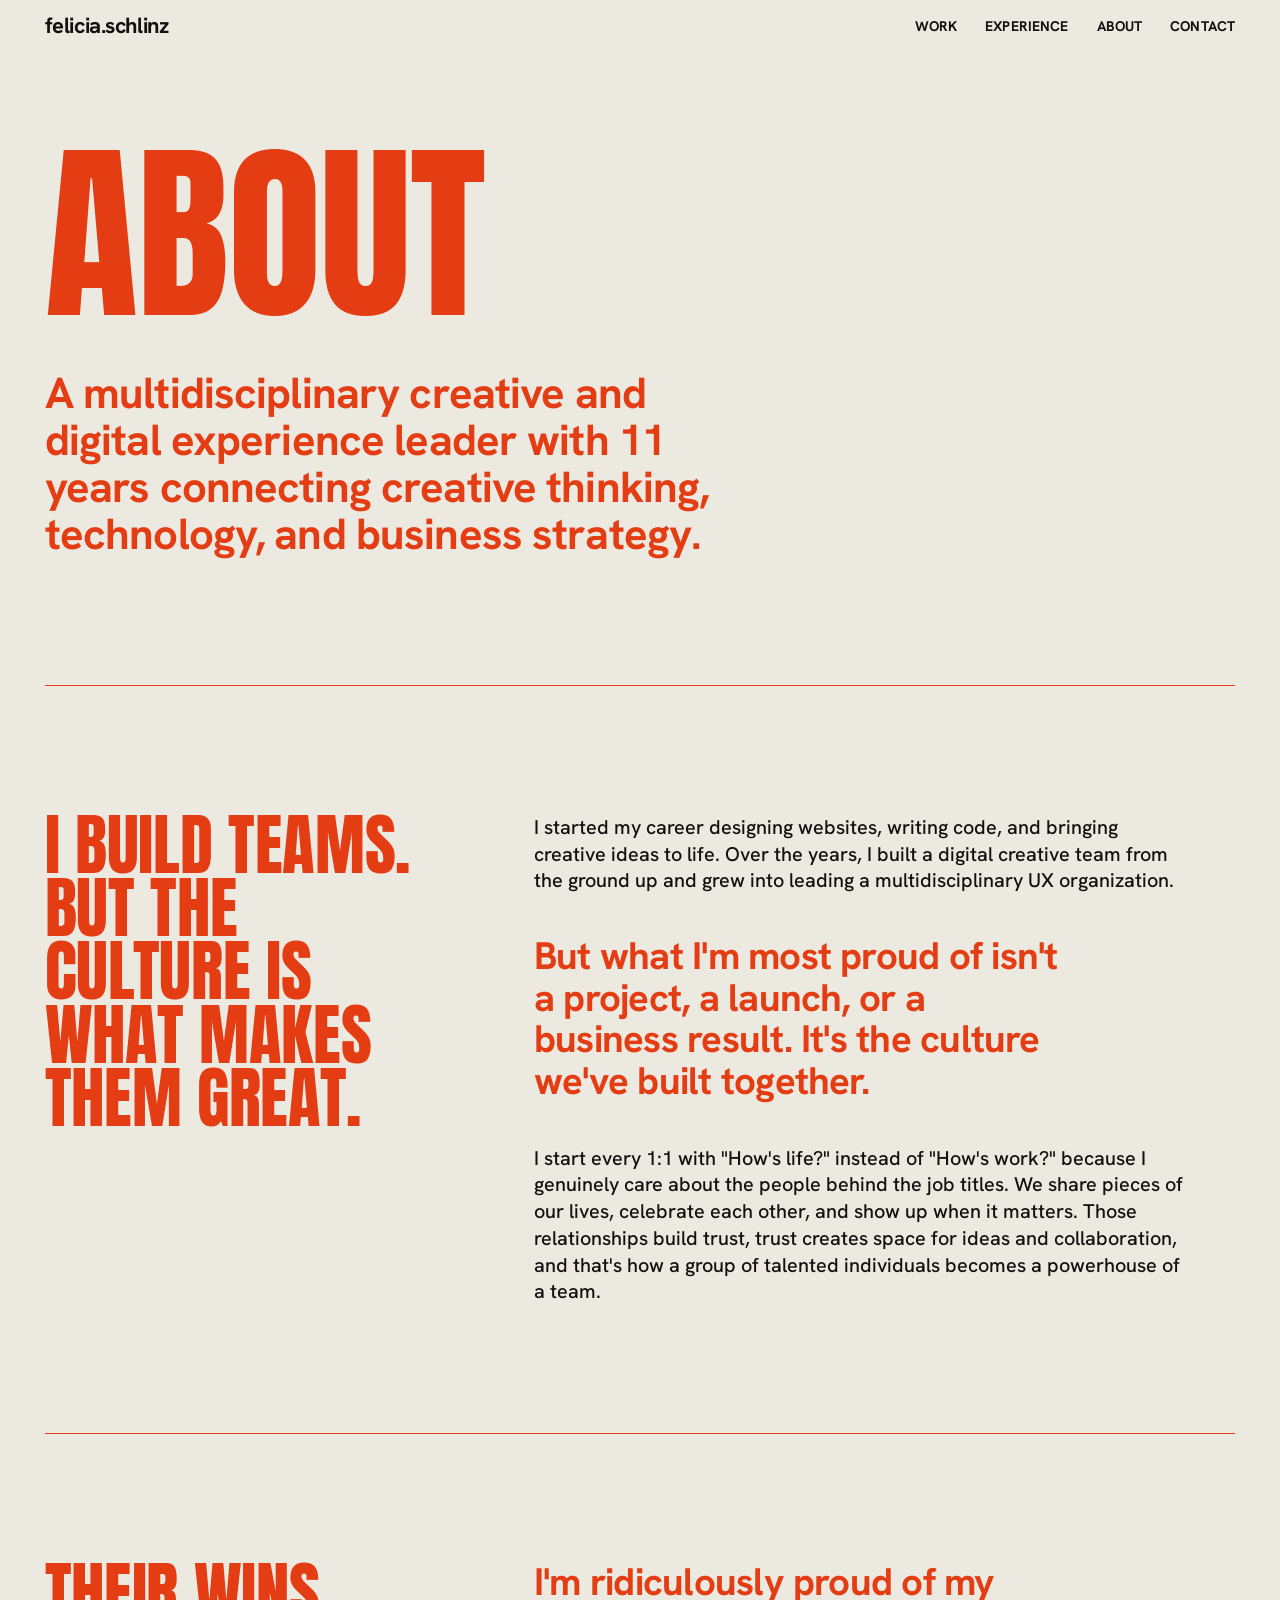
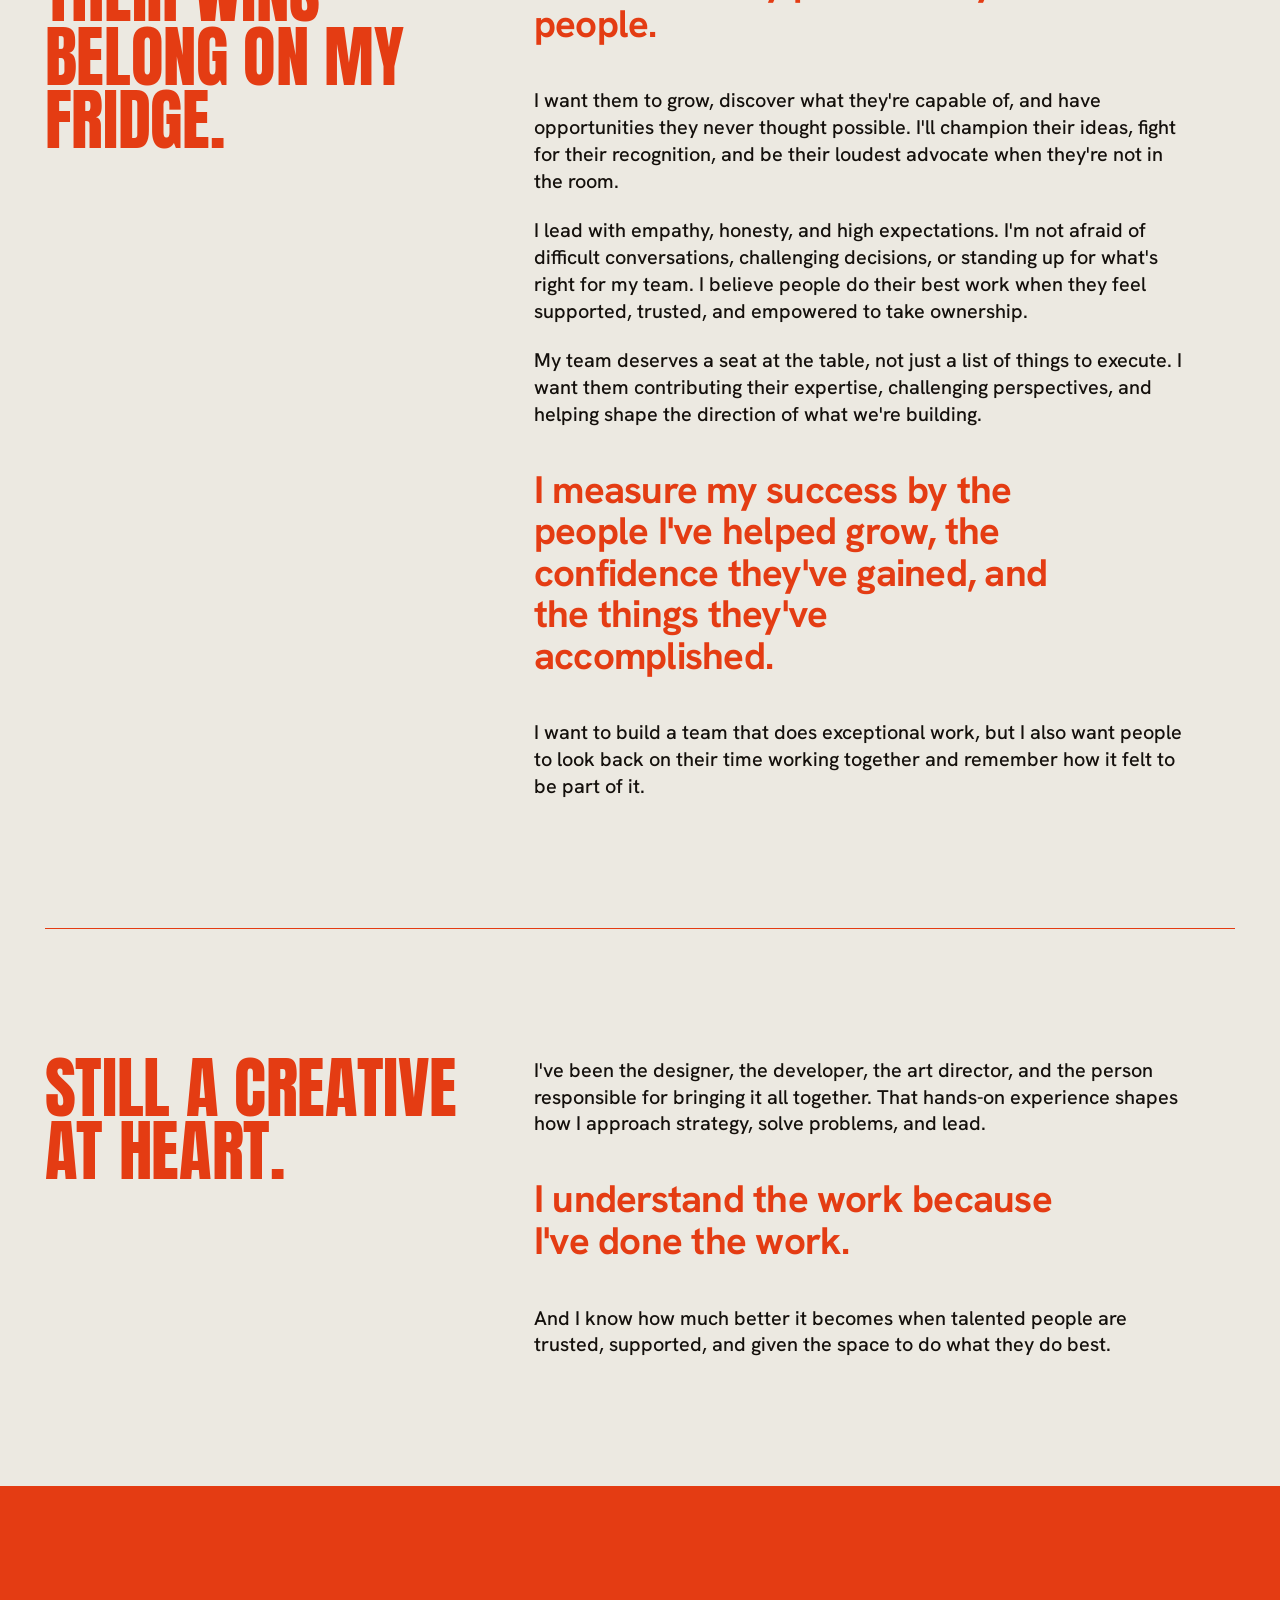
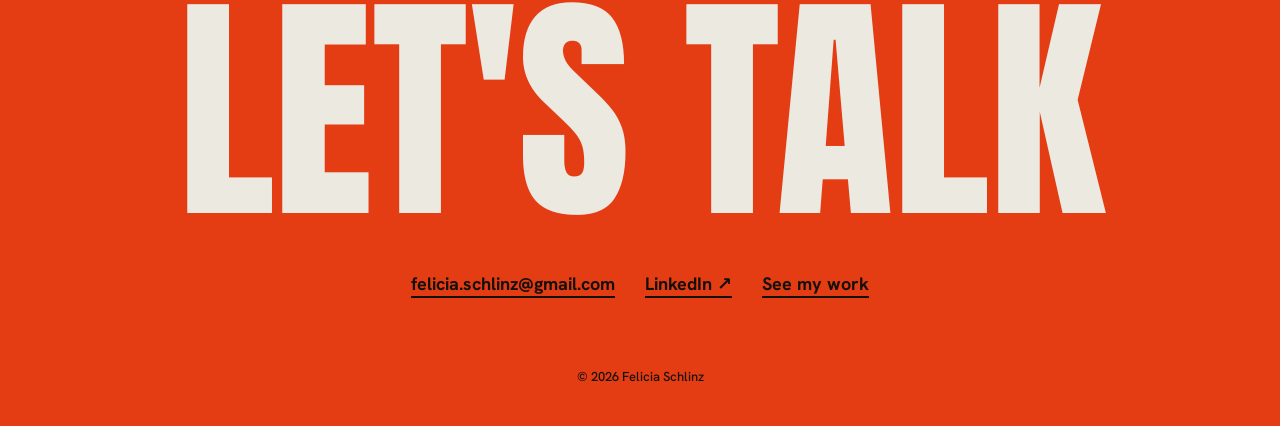
==== about.html @ b5cbd41f "Update about.html" ====
<!DOCTYPE html>
<html lang="en">
<head>
<meta charset="utf-8">
<meta name="viewport" content="width=device-width, initial-scale=1, viewport-fit=cover">
<title>About — Felicia Schlinz</title>
<link rel="preconnect" href="https://fonts.googleapis.com">
<link rel="preconnect" href="https://fonts.gstatic.com" crossorigin>
<link href="https://fonts.googleapis.com/css2?family=Anton&family=Archivo+Black&family=Hanken+Grotesk:wght@400;500;700&display=swap" rel="stylesheet">
<link rel="stylesheet" href="styles.css">
<style>
h1.page{color:var(--o);font-family:var(--display);font-weight:400;text-transform:uppercase;font-size:clamp(64px,15vw,230px);line-height:.88;margin:0;letter-spacing:-.005em}
.chap{display:grid;grid-template-columns:1fr 1.7fr;gap:clamp(24px,6vw,100px);padding-top:clamp(70px,10vw,140px);border-top:1.5px solid var(--o);margin-top:clamp(70px,10vw,140px)}
@media(max-width:800px){.chap{grid-template-columns:1fr;gap:22px}}
.chap h2{font-size:clamp(40px,5.2vw,84px);line-height:.95;position:sticky;top:90px;align-self:start}
@media(max-width:800px){.chap h2{position:static}}
.chap p{font-size:clamp(18px,1.55vw,21px);max-width:60ch;margin:0 0 1.15em}
.chap p.pull{font-size:clamp(26px,3vw,44px);font-weight:700;line-height:1.08;letter-spacing:-.02em;color:var(--o);max-width:24ch;margin:1.1em 0}
.chap p:last-child{margin-bottom:0}
</style>
</head>
<body>
<a class="skip" href="#top">Skip to content</a>
<div id="site-nav"></div>
<script src="nav.js"></script>

<main id="top">
<section class="pad" style="padding-top:150px">
  <h1 class="page rv">About</h1>
  <p class="statement rv" style="margin-top:50px;max-width:30ch">A multidisciplinary creative and digital experience leader with 11 years connecting creative thinking, technology, and business strategy.</p>

  <div class="chap rv">
    <h2>I build teams. But the culture is what makes them great.</h2>
    <div>
      <p>I started my career designing websites, writing code, and bringing creative ideas to life. Over the years, I built a digital creative team from the ground up and grew into leading a multidisciplinary UX organization.</p>
      <p class="pull">But what I'm most proud of isn't a project, a launch, or a business result. It's the culture we've built together.</p>
      <p>I start every 1:1 with "How's life?" instead of "How's work?" because I genuinely care about the people behind the job titles. We share pieces of our lives, celebrate each other, and show up when it matters. Those relationships build trust, trust creates space for ideas and collaboration, and that's how a group of talented individuals becomes a powerhouse of a team.</p>
    </div>
  </div>

  <div class="chap rv">
    <h2>Their wins belong on my fridge.</h2>
    <div>
      <p class="pull" style="margin-top:0">I'm ridiculously proud of my people.</p>
      <p>I want them to grow, discover what they're capable of, and have opportunities they never thought possible. I'll champion their ideas, fight for their recognition, and be their loudest advocate when they're not in the room.</p>
      <p>I lead with empathy, honesty, and high expectations. I'm not afraid of difficult conversations, challenging decisions, or standing up for what's right for my team. I believe people do their best work when they feel supported, trusted, and empowered to take ownership.</p>
      <p>My team deserves a seat at the table, not just a list of things to execute. I want them contributing their expertise, challenging perspectives, and helping shape the direction of what we're building.</p>
      <p class="pull">I measure my success by the people I've helped grow, the confidence they've gained, and the things they've accomplished.</p>
      <p>I want to build a team that does exceptional work, but I also want people to look back on their time working together and remember how it felt to be part of it.</p>
    </div>
  </div>

  <div class="chap rv">
    <h2>Still a creative at heart.</h2>
    <div>
      <p>I've been the designer, the developer, the art director, and the person responsible for bringing it all together. That hands-on experience shapes how I approach strategy, solve problems, and lead.</p>
      <p class="pull">I understand the work because I've done the work.</p>
      <p>And I know how much better it becomes when talented people are trusted, supported, and given the space to do what they do best.</p>
    </div>
  </div>
</section>

<div class="contact" id="contact">
  <div class="pad rv">
    <h2>Let's talk</h2>
    <div class="links">
      <a href="mailto:felicia.schlinz@gmail.com">felicia.schlinz@gmail.com</a>
      <a href="https://www.linkedin.com/in/feliciaschlinz/" target="_blank" rel="noopener">LinkedIn ↗</a>
      <a href="work.html">See my work</a>
    </div>
  </div>
</div>
</main>
<footer>© 2026 Felicia Schlinz</footer>

<script>
  var io = new IntersectionObserver(function (es) {
    es.forEach(function (x) { if (x.isIntersecting) { x.target.classList.add('in'); io.unobserve(x.target); } });
  }, { threshold: 0.05 });
  document.querySelectorAll('.rv').forEach(function (el) { io.observe(el); });
</script>
</body>
</html>
---- styles.css ----
:root{
  --bg:#ece9e1; --o:#e43c13; --ot:#14100c; --card:#faf8f3; --tint:#e3ddd0;
  --display:"Anton","Impact","Arial Narrow",sans-serif;
  --heavy:"Archivo Black","Arial Black",system-ui,sans-serif;
  --sans:"Hanken Grotesk",system-ui,-apple-system,"Segoe UI",sans-serif;
  box-sizing:border-box;
  padding-top:env(safe-area-inset-top,0px); padding-bottom:env(safe-area-inset-bottom,0px);
}
*{box-sizing:border-box}
html{scroll-behavior:smooth;scroll-padding-top:70px}
body{margin:0;background:var(--bg);color:var(--ot);font-family:var(--sans);font-weight:500;line-height:1.35;overflow-x:hidden}
a{color:inherit;text-decoration:none}
::selection{background:var(--ot);color:var(--bg)}
:focus-visible{outline:3px solid var(--ot);outline-offset:4px}

.skip{position:absolute;left:12px;top:-80px;background:var(--ot);color:var(--bg);padding:10px 16px;border-radius:8px;z-index:60;font-weight:700}
.skip:focus{top:calc(10px + env(safe-area-inset-top,0px))}
.pause{position:absolute;right:0;bottom:0;background:none;border:1.5px solid var(--ot);color:var(--ot);font:inherit;font-weight:700;font-size:13px;border-radius:99px;padding:6px 14px;cursor:pointer}
.pause:hover{background:var(--ot);color:var(--bg)}
.pad{padding-left:clamp(20px,3.5vw,48px);padding-right:clamp(20px,3.5vw,48px)}




/* hero */
.hero{padding-top:150px;overflow:hidden}
.cols{display:grid;grid-template-columns:6fr 4fr;gap:clamp(24px,4vw,56px);font-size:16px;max-width:1500px}
.cols p{margin:0;max-width:50ch}
.cols p.lead{font-size:clamp(24px,2.9vw,42px);font-weight:700;line-height:1.05;letter-spacing:-.02em;color:var(--o);max-width:none}
.cols a{text-decoration:underline;text-underline-offset:3px}
@media(max-width:800px){.cols{grid-template-columns:1fr;gap:18px}}
.stage{position:relative;margin-top:clamp(40px,8vw,110px);padding-bottom:clamp(50px,8vw,120px)}
.giant{color:var(--o);position:relative;height:29vw;margin:0;font-family:var(--heavy);letter-spacing:-.05em;text-transform:uppercase;line-height:.86;white-space:nowrap}
.ph{position:absolute;inset:0;display:flex;flex-direction:column;justify-content:center;align-items:center;font-size:12vw}
.ln{display:block;overflow:hidden;padding:.04em .02em}
.ln>span{display:block;transform:translateY(110%)}
.ph.on .ln>span{transform:none;transition:transform .85s cubic-bezier(.2,.8,.2,1);transition-delay:calc(var(--i)*.09s)}
.ph.out .ln>span{transform:translateY(-110%);transition:transform .6s cubic-bezier(.7,0,.8,.3);transition-delay:calc(var(--i)*.05s)}


.mock{position:absolute;left:55%;bottom:0;width:clamp(150px,22vw,300px);aspect-ratio:3/4;background:var(--card);border-radius:22px;padding:16px;
  box-shadow:0 30px 60px -25px rgba(120,40,10,.45);transform:rotate(-5deg);animation:float 6s ease-in-out infinite}
.mock i{display:block;border-radius:8px;background:var(--o)}
.mock .a{height:12px;width:40%;margin-bottom:12px}
.mock .b{height:46%;border-radius:14px;background:var(--tint);position:relative;overflow:hidden}
.mock .b::after{content:"";position:absolute;width:56%;aspect-ratio:1;border-radius:50%;background:var(--o);right:-10%;bottom:-18%}
.mock .c{height:12px;margin-top:14px;width:80%;opacity:.9}
.mock .d{height:12px;margin-top:8px;width:55%;opacity:.5}
.mock .e{height:32px;margin-top:16px;width:46%;border-radius:99px}
@keyframes float{50%{transform:rotate(-2deg) translateY(-14px)}}

/* generic */
section{padding:clamp(70px,10vw,140px) 0 0}
h2{color:var(--o);font-family:var(--display);font-weight:400;text-transform:uppercase;font-size:clamp(64px,15vw,230px);line-height:1;margin:0;letter-spacing:-.005em}
.statement{color:var(--o);font-size:clamp(26px,3.4vw,46px);font-weight:700;line-height:1.08;letter-spacing:-.02em;max-width:22ch;margin:0 0 18px}
.small{font-size:17px;max-width:46ch;margin:0}
.stats{display:flex;gap:clamp(24px,6vw,90px);flex-wrap:wrap;margin-top:54px}
.stats div{color:var(--o);font-family:var(--display);font-size:clamp(48px,7vw,96px);line-height:1}
.stats b{font-weight:inherit;font-variant-numeric:tabular-nums}
.stats span{color:var(--ot);display:block;font-family:var(--sans);font-size:14px;margin-top:6px;font-weight:500}

/* list rows */
.list{margin-top:60px;border-top:1.5px solid var(--o)}
.row{display:grid;grid-template-columns:1.4fr 1fr 160px;gap:24px;align-items:center;padding:26px 0;border-bottom:1.5px solid var(--o);position:relative;transition:padding .3s,background .3s,color .3s}
a.row:hover{background:var(--o);color:var(--ot);padding-left:20px;padding-right:20px}
a.row:hover .t{color:var(--bg)}
.row .t{color:var(--o);font-size:clamp(28px,3.8vw,54px);font-weight:700;letter-spacing:-.03em;line-height:1}
.row sup{font-size:.4em;margin-left:6px;display:inline-block;transition:transform .3s}
a.row:hover sup{transform:translate(4px,-4px)}
.row .d{font-size:16px}
.row .l{font-size:14px;text-align:right}
@media(max-width:800px){.row{grid-template-columns:1fr;gap:8px}.row .l{text-align:left}}
.more{display:inline-block;margin-top:34px;font-weight:700;font-size:18px;border-bottom:2px solid currentColor}

.peek{position:fixed;left:0;top:0;width:260px;height:180px;border-radius:18px;pointer-events:none;z-index:40;opacity:0;transform:translate(-999px,-999px) scale(.85);transition:opacity .2s,scale .2s;background:var(--tint)}
.peek.on{opacity:1}
.p1{background:radial-gradient(circle at 70% 60%,var(--card) 0 26%,transparent 27%),var(--o)}
.p2{background:repeating-linear-gradient(90deg,var(--o) 0 2px,transparent 2px 28px),repeating-linear-gradient(0deg,var(--o) 0 2px,transparent 2px 28px),var(--card)}
.p3{background:linear-gradient(135deg,var(--o) 0 50%,var(--card) 50%)}
.p4{background:radial-gradient(circle at 30% 50%,var(--o) 0 30%,transparent 31%),radial-gradient(circle at 70% 50%,var(--card) 0 30%,transparent 31%),var(--tint)}

/* contact */
.contact{margin-top:clamp(80px,10vw,140px);background:var(--o);color:var(--ot);padding:clamp(60px,8vw,110px) 0 70px;text-align:center}
.contact h2{color:var(--bg);font-size:clamp(70px,19vw,300px)}
.links{display:flex;gap:30px;justify-content:center;flex-wrap:wrap;margin-top:40px;font-weight:700;font-size:18px}
.links a{border-bottom:2px solid currentColor}
.links a:hover{border-bottom-width:5px}
footer{background:var(--o);color:var(--ot);text-align:center;font-size:13px;padding:0 0 40px}

.rv{opacity:0;transform:translateY(26px);transition:opacity .8s,transform .8s}
.rv.in{opacity:1;transform:none} a.rv.in:hover span {transform:translate(4px, -4px)}
@media(prefers-reduced-motion:reduce){.rv{opacity:1;transform:none;transition:none}.giant span,.mock{animation:none}}
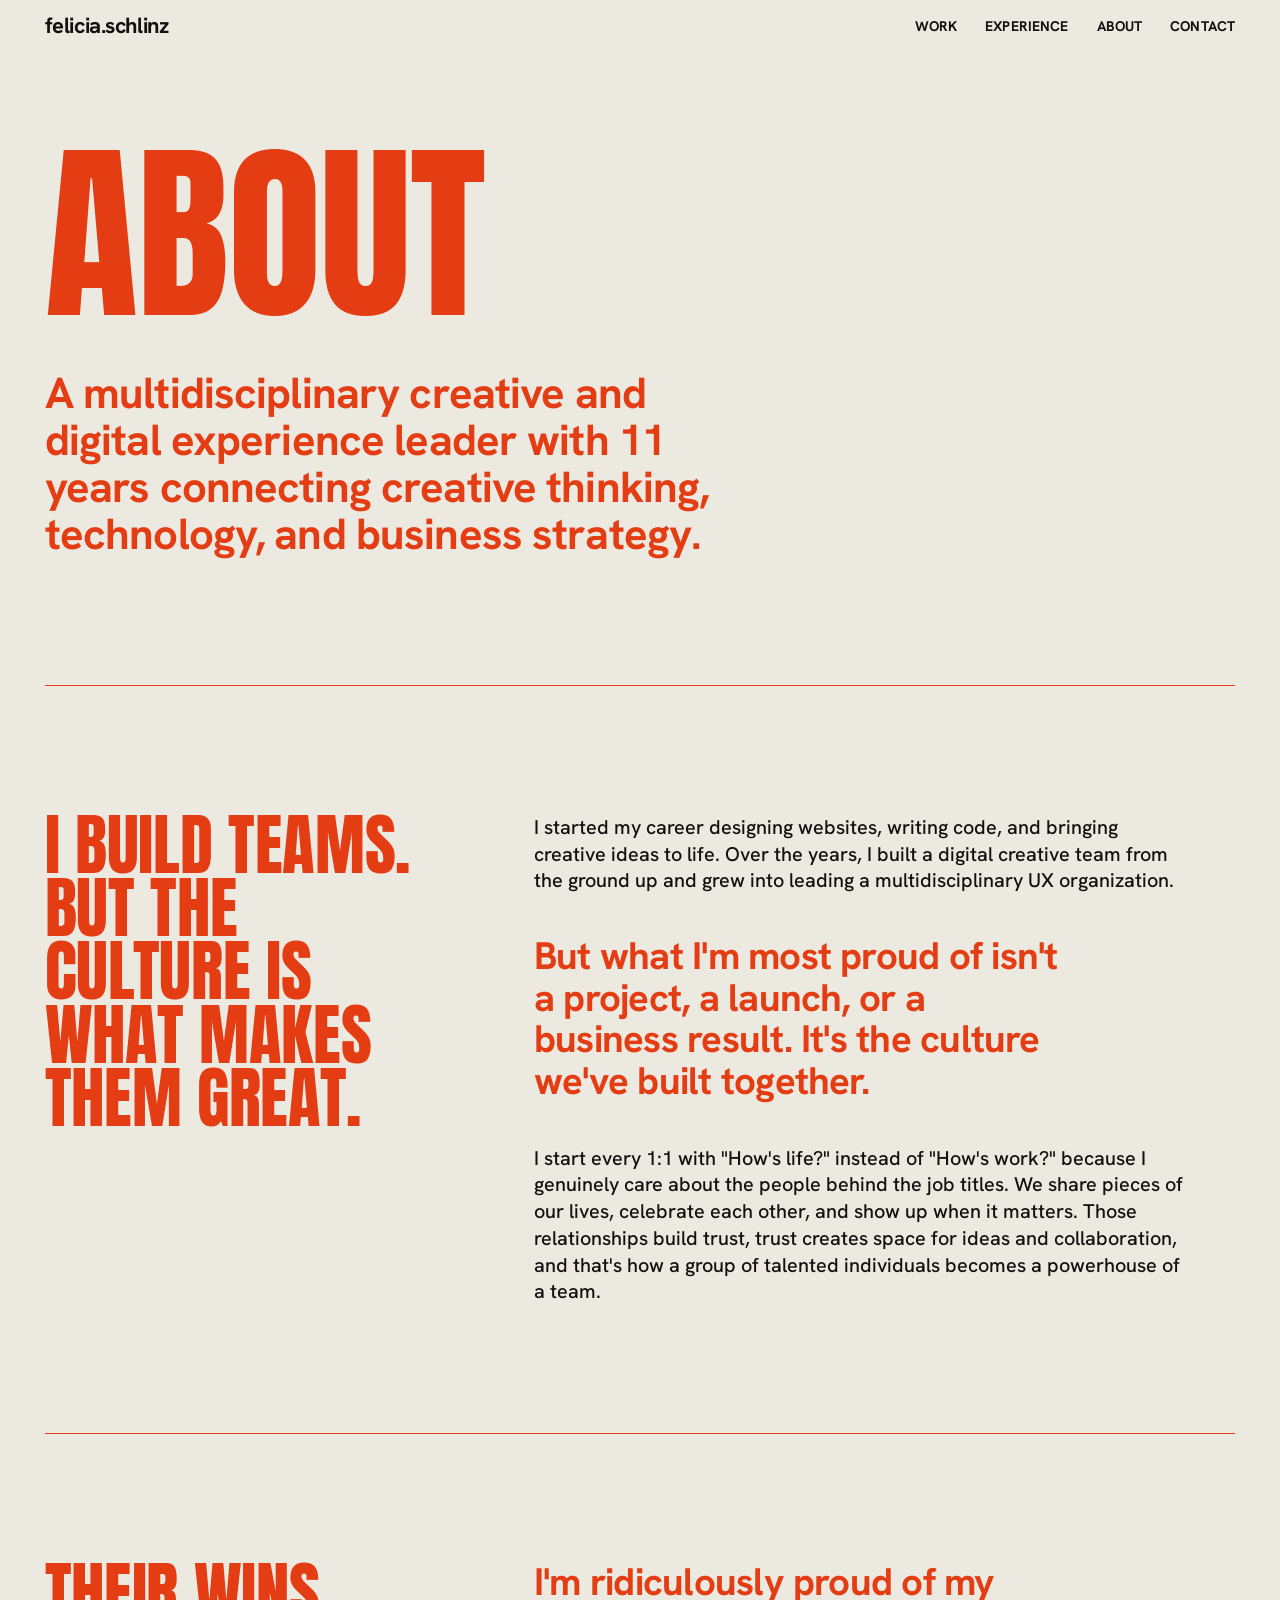
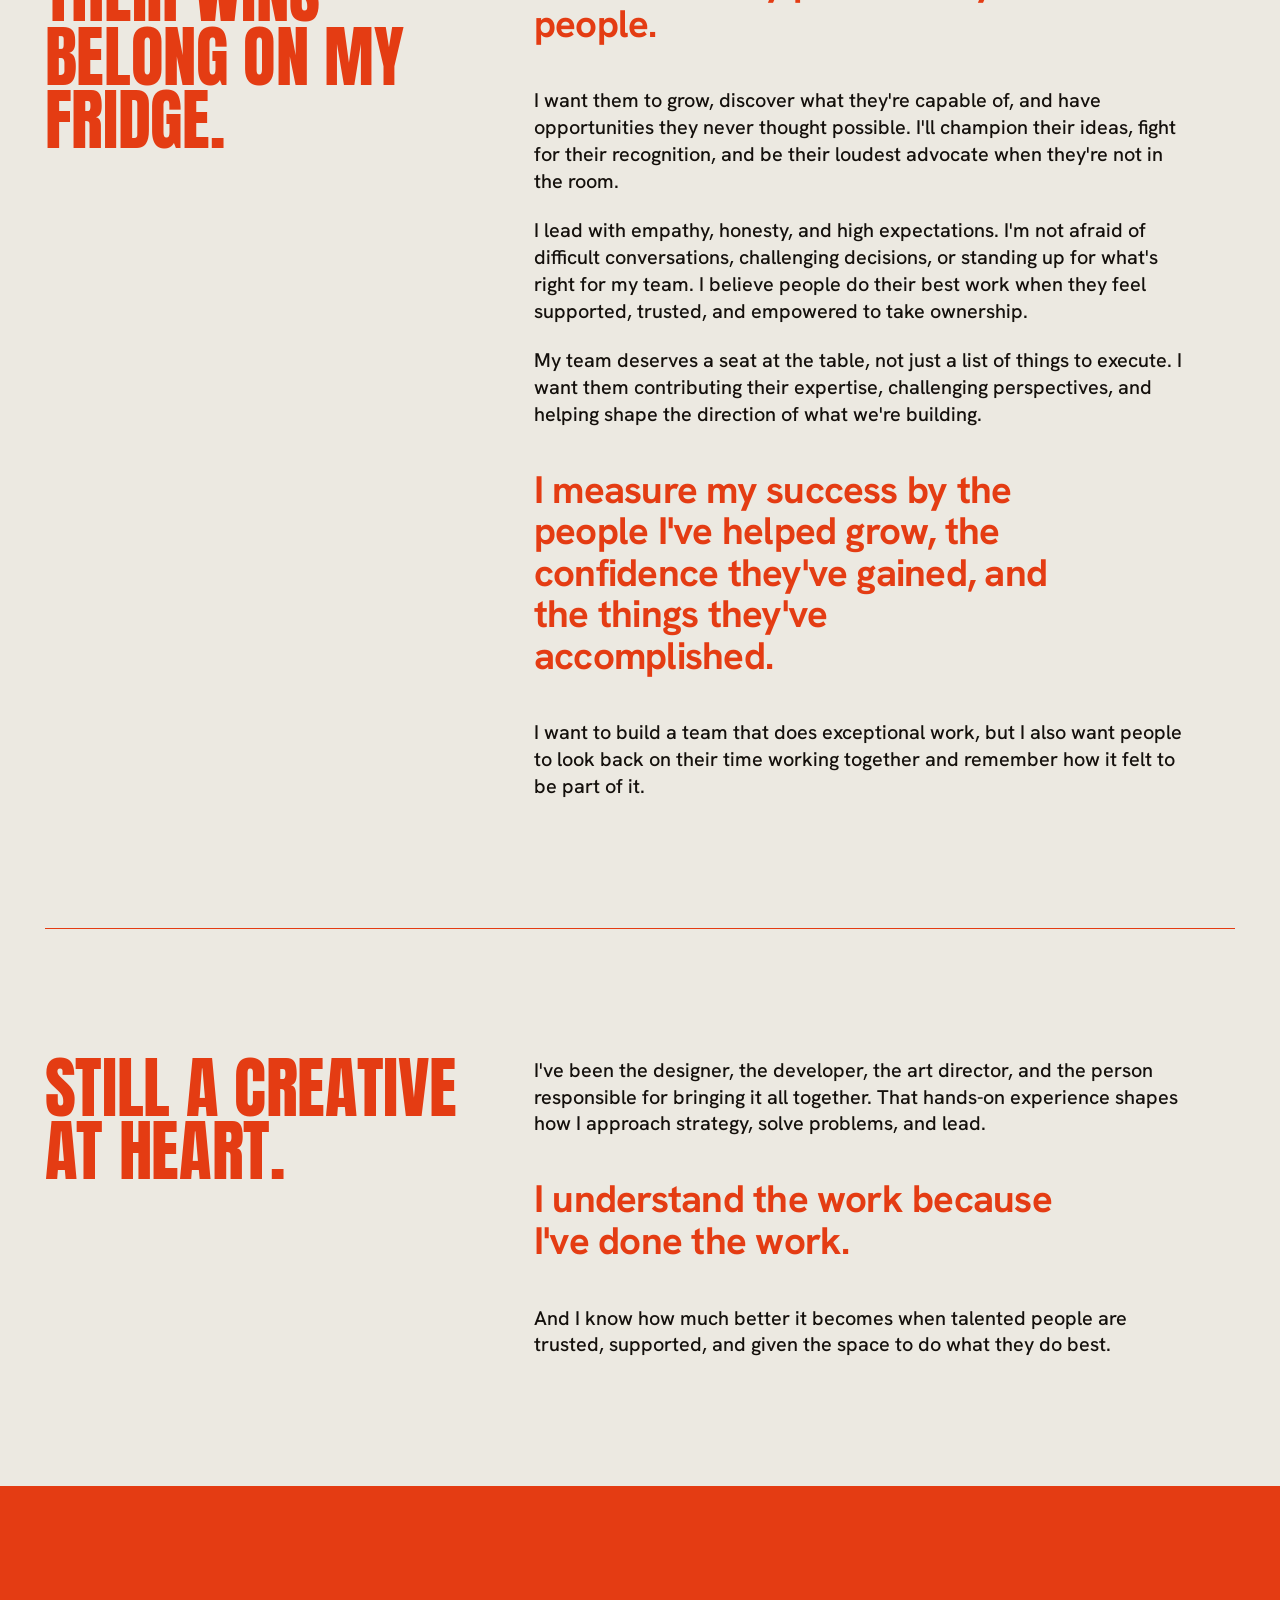
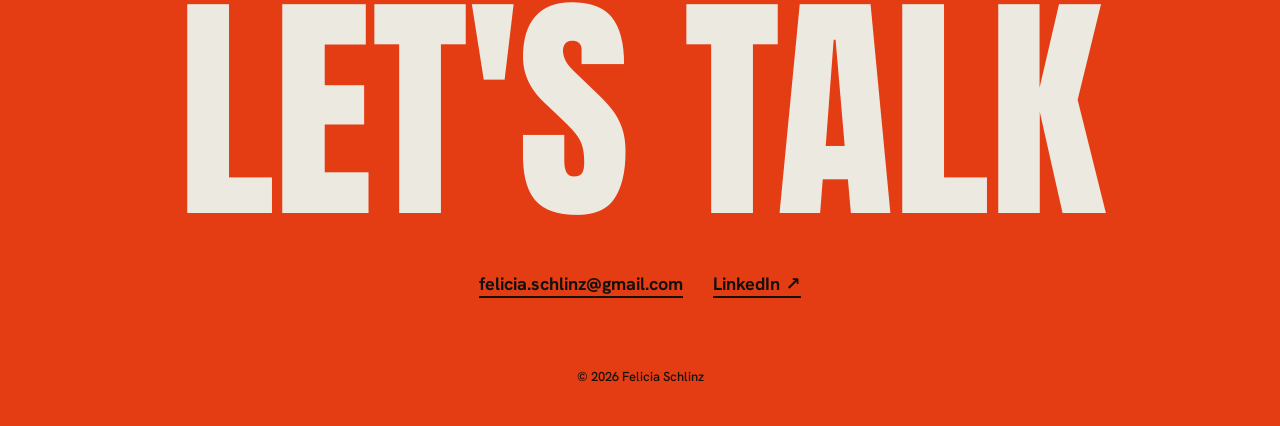
==== commit b2006457: "Update about.html" ====
--- a/about.html
+++ b/about.html
@@ -60,18 +60,9 @@
   </div>
 </section>
 
-<div class="contact" id="contact">
-  <div class="pad rv">
-    <h2>Let's talk</h2>
-    <div class="links">
-      <a href="mailto:felicia.schlinz@gmail.com">felicia.schlinz@gmail.com</a>
-      <a href="https://www.linkedin.com/in/feliciaschlinz/" target="_blank" rel="noopener">LinkedIn ↗</a>
-      <a href="work.html">See my work</a>
-    </div>
-  </div>
-</div>
 </main>
-<footer>© 2026 Felicia Schlinz</footer>
+<div id="site-footer"></div>
+<script src="footer.js"></script>
 
 <script>
   var io = new IntersectionObserver(function (es) {
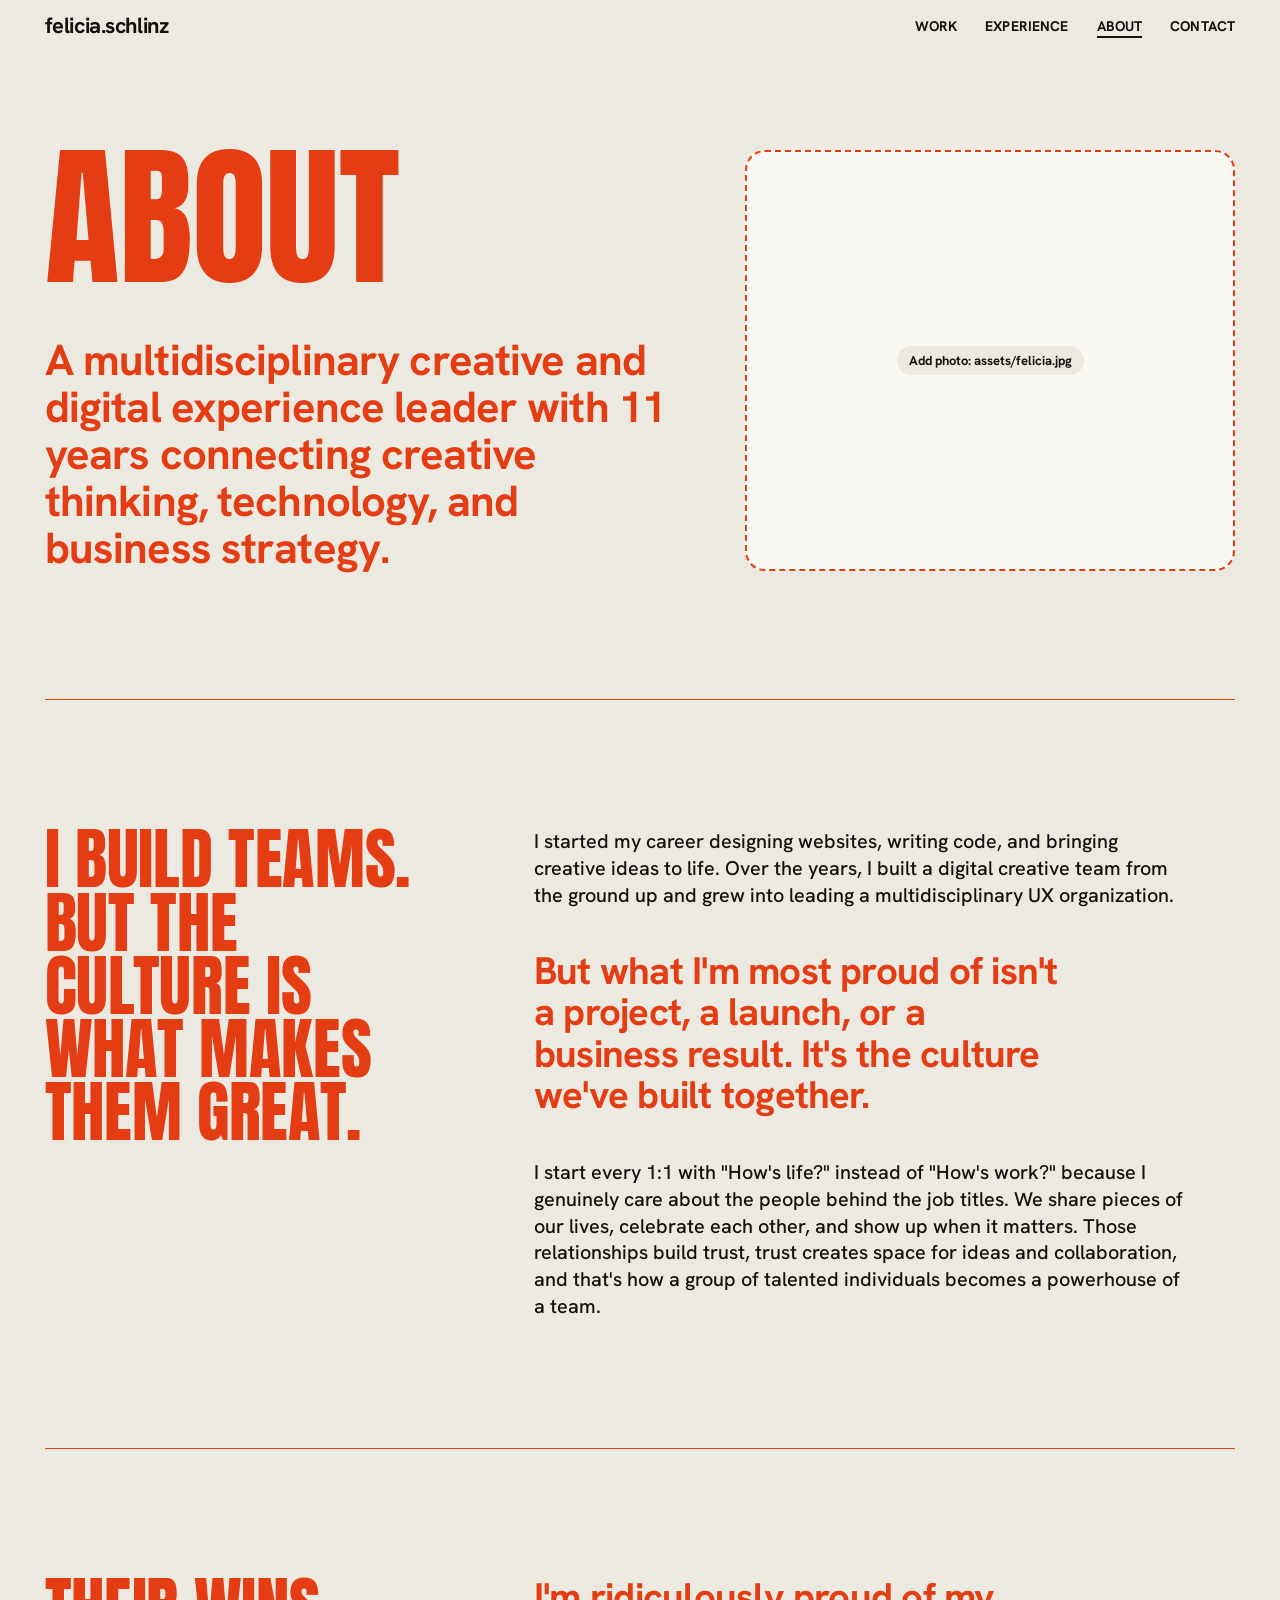
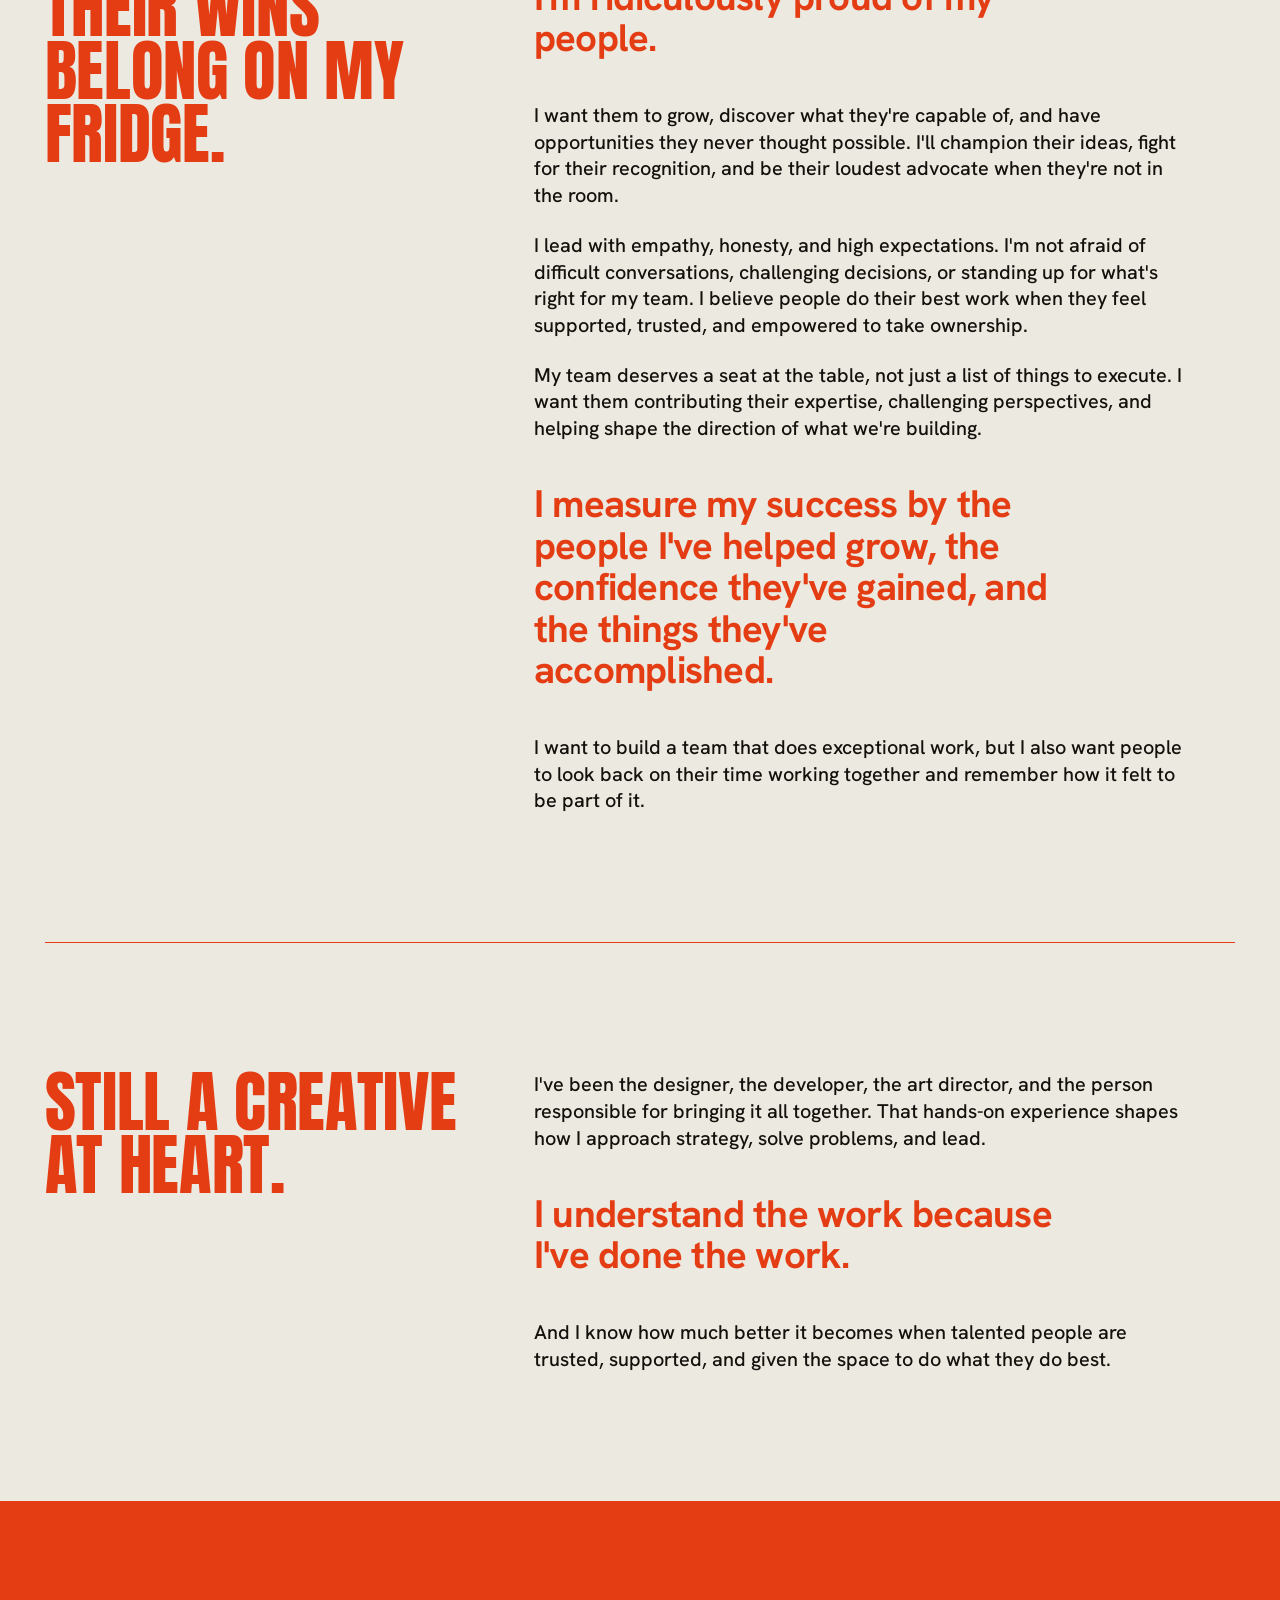
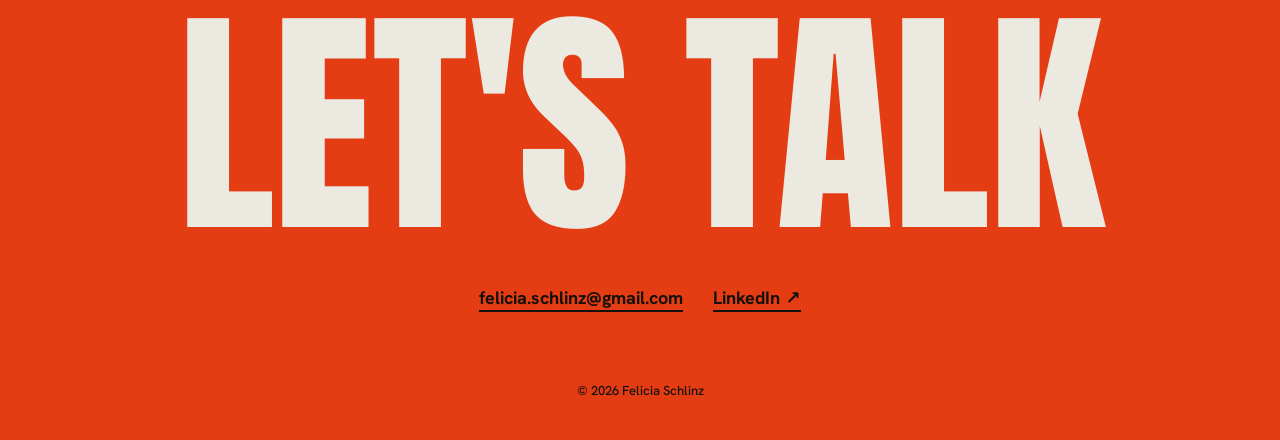
==== commit c2012e8c: "Update about.html" ====
--- a/about.html
+++ b/about.html
@@ -17,6 +17,16 @@
 .chap p{font-size:clamp(18px,1.55vw,21px);max-width:60ch;margin:0 0 1.15em}
 .chap p.pull{font-size:clamp(26px,3vw,44px);font-weight:700;line-height:1.08;letter-spacing:-.02em;color:var(--o);max-width:24ch;margin:1.1em 0}
 .chap p:last-child{margin-bottom:0}
+.top{display:grid;grid-template-columns:1.3fr 1fr;gap:clamp(24px,5vw,80px);align-items:stretch}
+.top h1.page{font-size:clamp(56px,12vw,200px)}
+.top .statement{margin:clamp(28px,4vw,56px) 0 0;max-width:30ch}
+@media(max-width:800px){.top{grid-template-columns:1fr}}
+.photo{margin:0;position:relative;overflow:hidden;border-radius:20px;min-height:360px}
+@media(max-width:800px){.photo{min-height:0;aspect-ratio:4/5}}
+.photo:not(.ph){background:var(--card)}
+.photo img{position:absolute;inset:0;display:block;width:100%;height:100%;object-fit:cover;object-position:center 20%}
+.photo.ph{display:flex;align-items:center;justify-content:center;background:var(--card);border:2px dashed var(--o)}
+.photo .hint{position:relative;margin:16px;padding:6px 12px;border-radius:99px;background:var(--bg);color:var(--ot);font-size:13px;font-weight:700;text-align:center}
 </style>
 </head>
 <body>
@@ -26,8 +36,14 @@
 
 <main id="top">
 <section class="pad" style="padding-top:150px">
-  <h1 class="page rv">About</h1>
-  <p class="statement rv" style="margin-top:50px;max-width:30ch">A multidisciplinary creative and digital experience leader with 11 years connecting creative thinking, technology, and business strategy.</p>
+  <div class="top rv">
+    <div>
+      <h1 class="page">About</h1>
+      <p class="statement">A multidisciplinary creative and digital experience leader with 11 years connecting creative thinking, technology, and business strategy.</p>
+    </div>
+    <!-- Your photo: save it as assets/felicia.jpg (portrait, about 4:5 works best), or change the src below. -->
+    <figure class="photo"><img src="assets/felicia.jpg" alt="Portrait of Felicia Schlinz" width="800" height="1000"></figure>
+  </div>
 
   <div class="chap rv">
     <h2>I build teams. But the culture is what makes them great.</h2>
@@ -69,6 +85,15 @@
     es.forEach(function (x) { if (x.isIntersecting) { x.target.classList.add('in'); io.unobserve(x.target); } });
   }, { threshold: 0.05 });
   document.querySelectorAll('.rv').forEach(function (el) { io.observe(el); });
+
+  // until the photo file exists, show a labelled placeholder that says which file to add
+  var photo = document.querySelector('.photo'), pimg = photo.querySelector('img');
+  function noPhoto() {
+    photo.classList.add('ph');
+    photo.innerHTML = '<span class="hint">Add photo: ' + pimg.getAttribute('src') + '</span>';
+  }
+  pimg.addEventListener('error', noPhoto);
+  if (pimg.complete && pimg.naturalWidth === 0) noPhoto();
 </script>
 </body>
 </html>
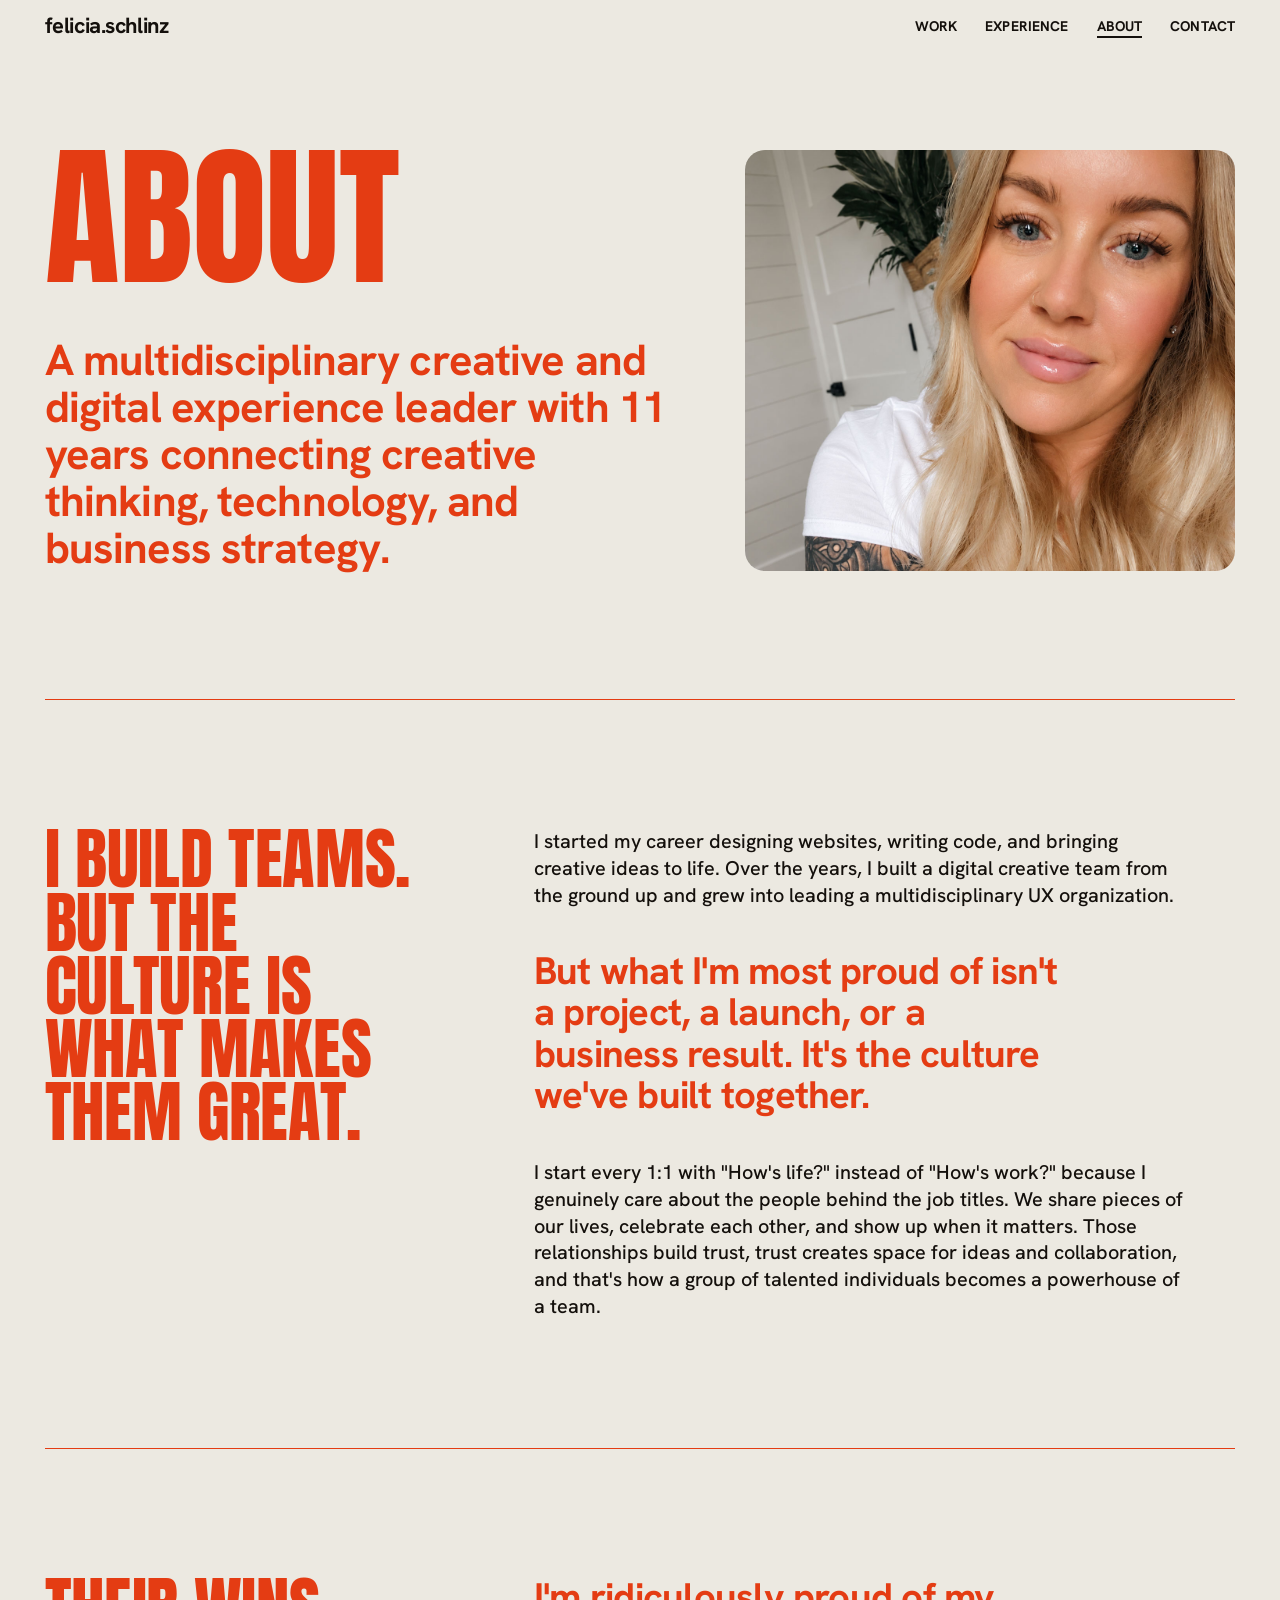
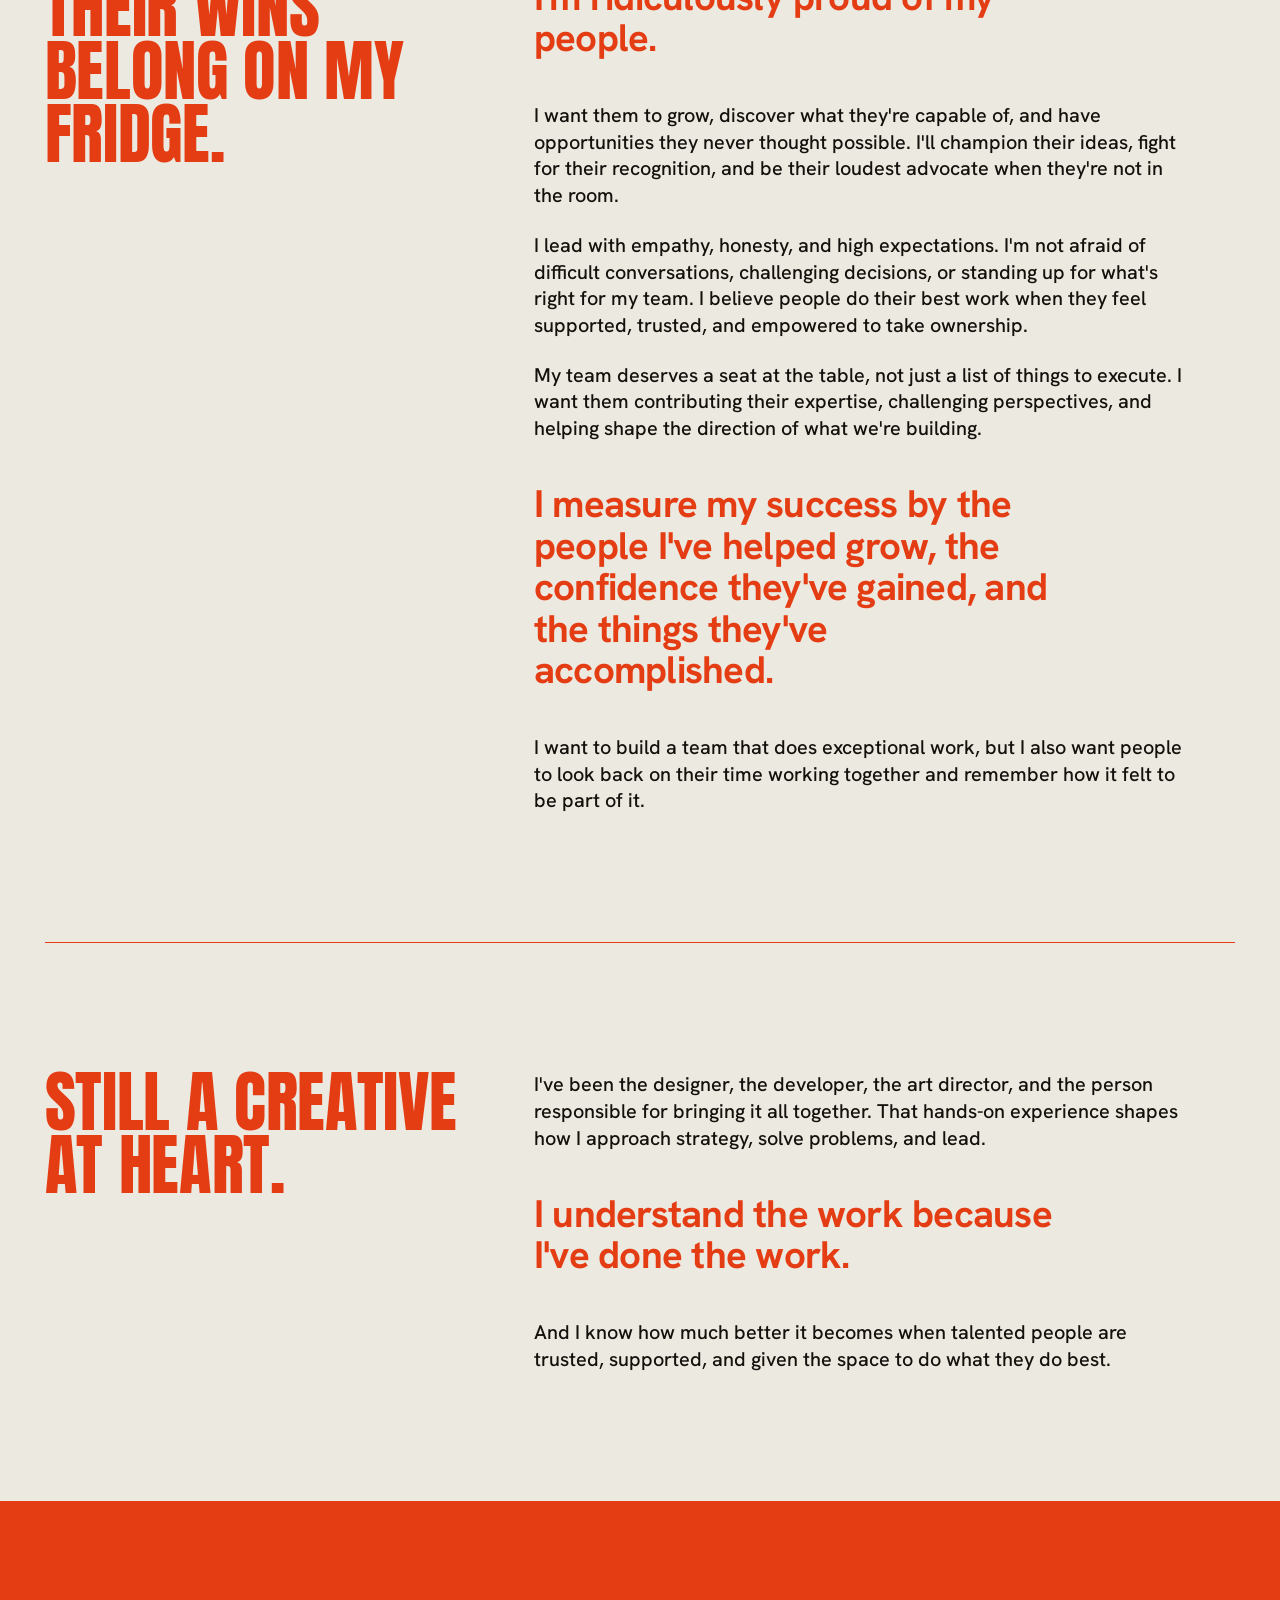
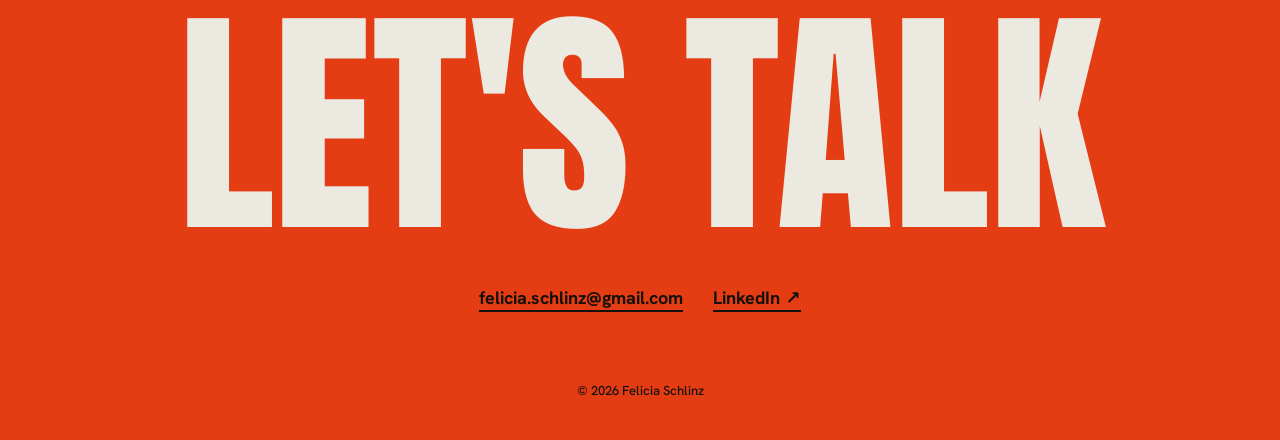
==== commit b70e912a: "Update about.html" ====
--- a/about.html
+++ b/about.html
@@ -42,7 +42,7 @@
       <p class="statement">A multidisciplinary creative and digital experience leader with 11 years connecting creative thinking, technology, and business strategy.</p>
     </div>
     <!-- Your photo: save it as assets/felicia.jpg (portrait, about 4:5 works best), or change the src below. -->
-    <figure class="photo"><img src="assets/felicia.jpg" alt="Portrait of Felicia Schlinz" width="800" height="1000"></figure>
+    <figure class="photo"><img src="assets/Felicia.jpg" alt="Portrait of Felicia Schlinz" width="800" height="1000"></figure>
   </div>
 
   <div class="chap rv">
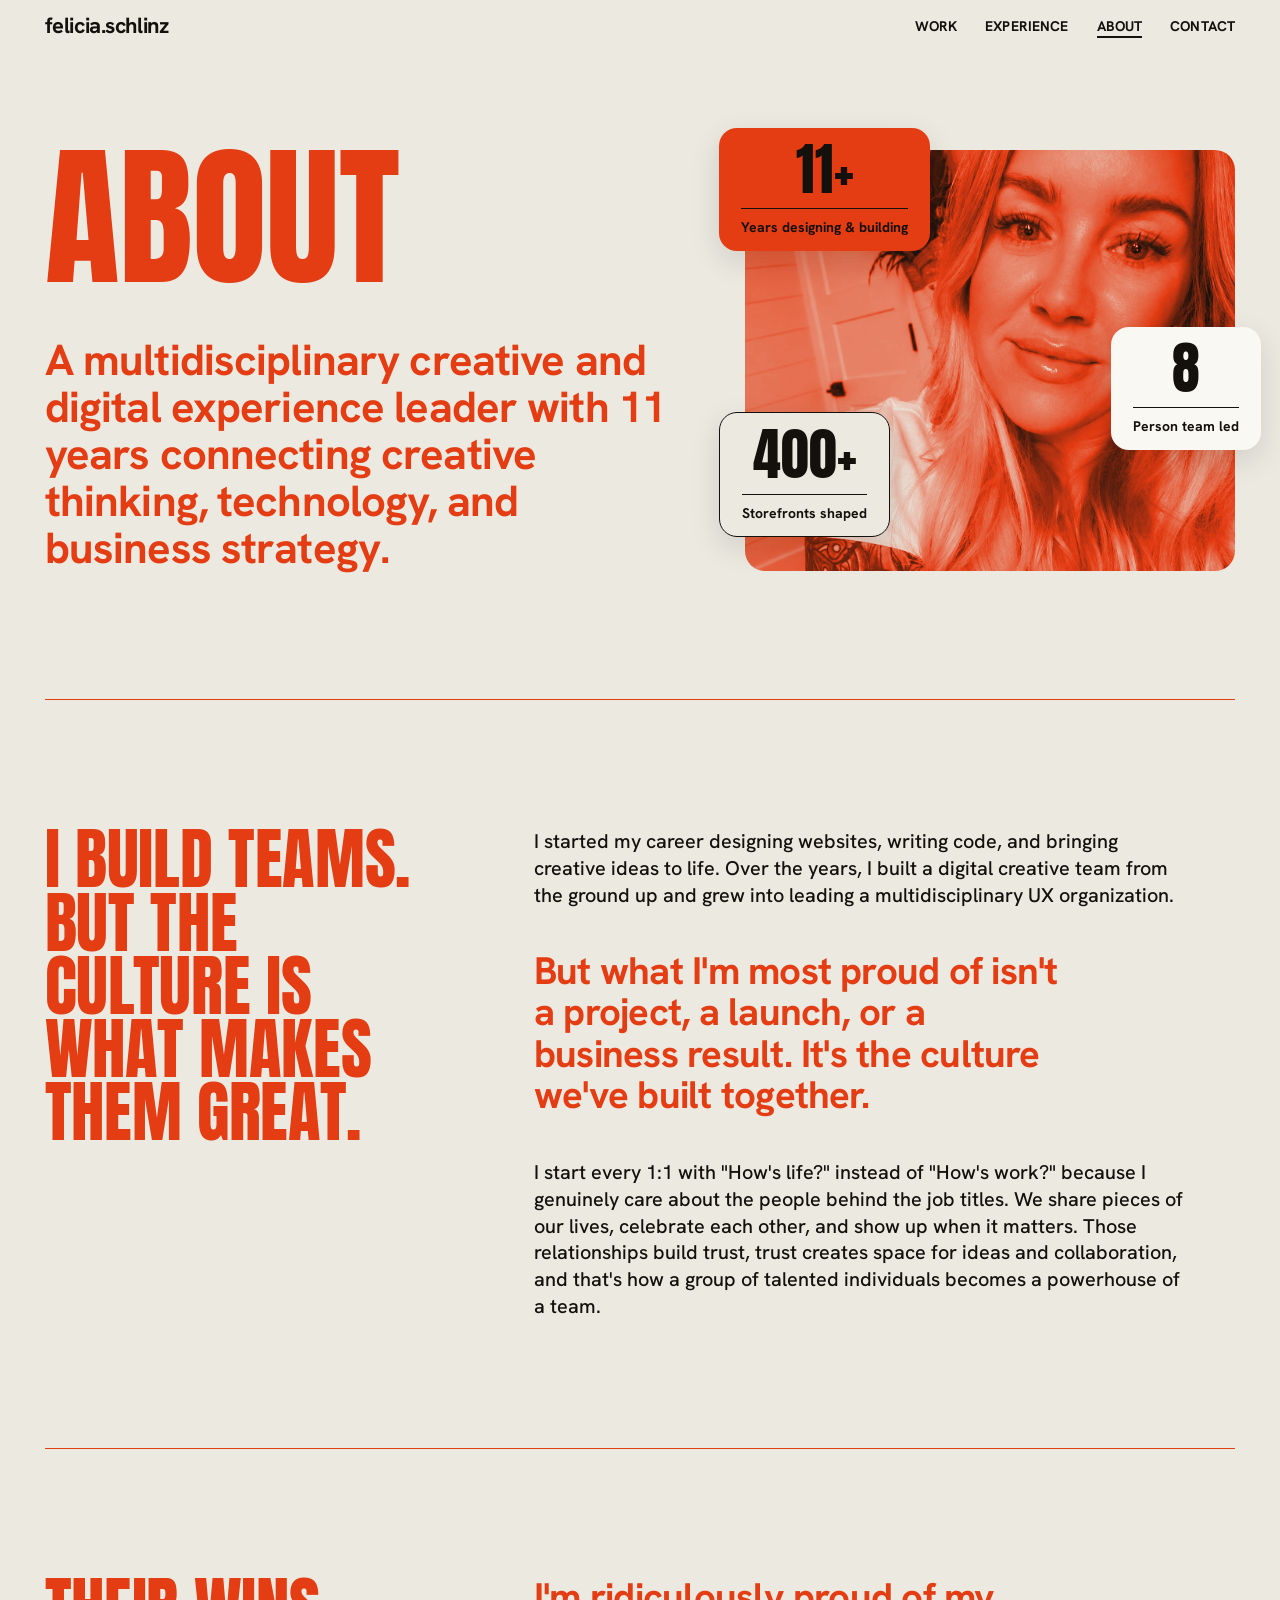
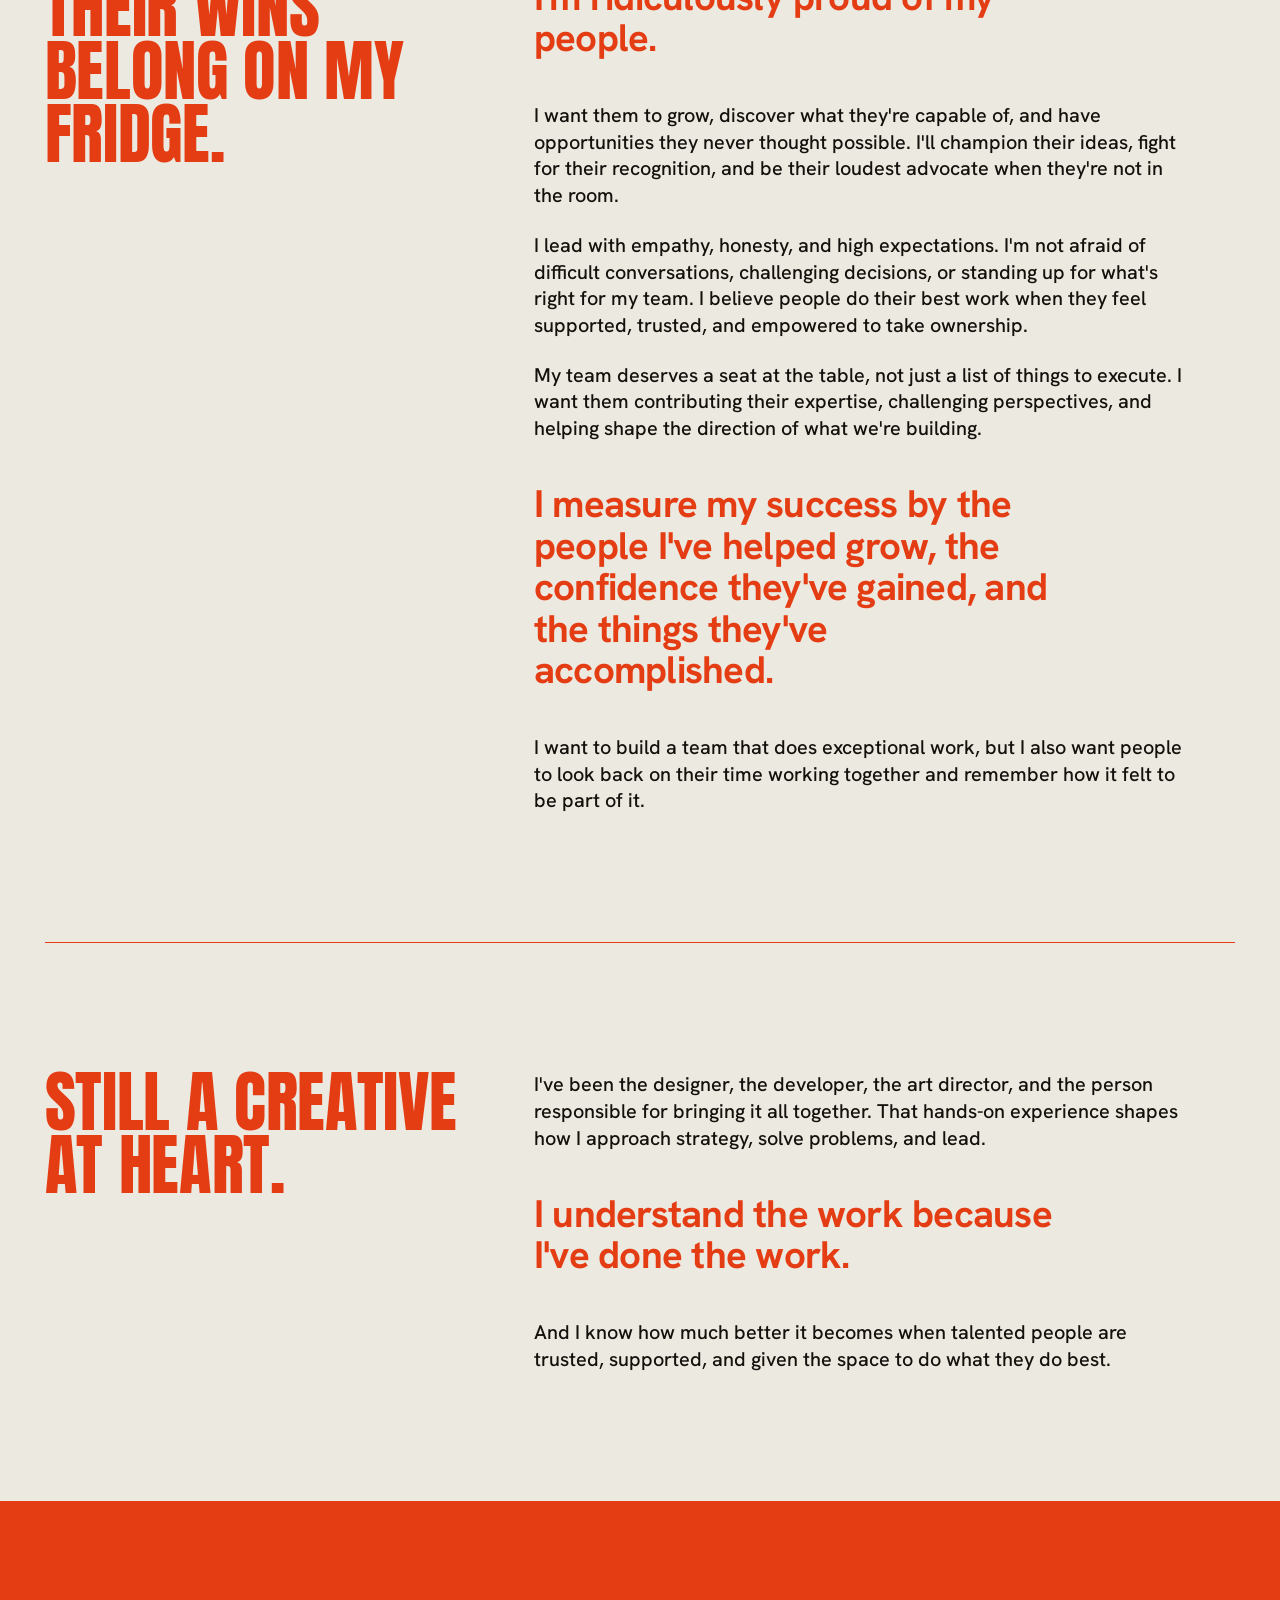
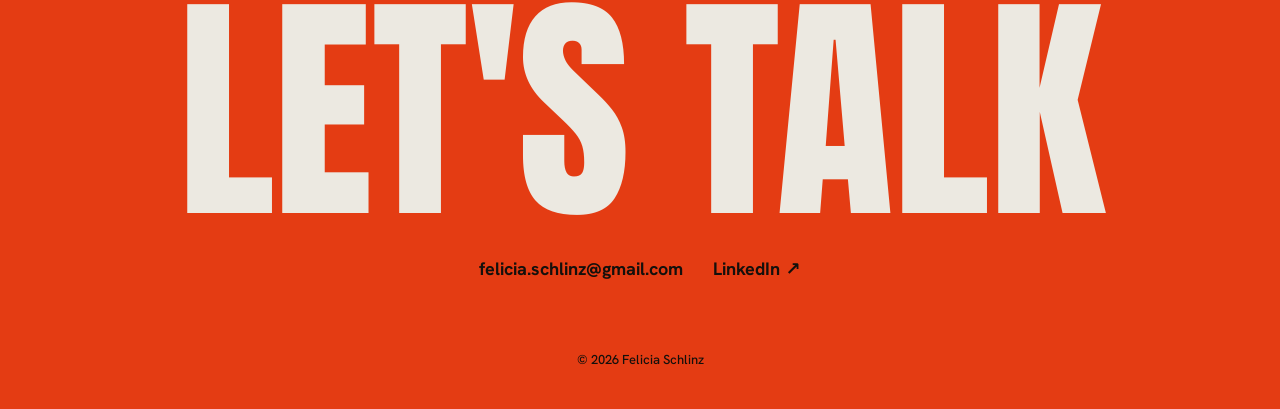
==== commit 243d0375: "Update about.html" ====
--- a/about.html
+++ b/about.html
@@ -24,13 +24,27 @@
 .photo{margin:0;position:relative;overflow:hidden;border-radius:20px;min-height:360px}
 @media(max-width:800px){.photo{min-height:0;aspect-ratio:4/5}}
 .photo:not(.ph){background:var(--card)}
-.photo img{position:absolute;inset:0;display:block;width:100%;height:100%;object-fit:cover;object-position:center 20%}
+.photo img{position:absolute;inset:0;display:block;width:100%;height:100%;object-fit:cover;object-position:70% 20%;filter:url(#duo)}
+.photo img.nat{filter:none;opacity:0;transition:opacity .5s}
+@media(hover:hover){.photo:hover img.nat{opacity:1}}
+.photo[data-look="natural"] img{filter:saturate(.9) contrast(1.04) sepia(.12)}
+.photo[data-look="natural"] img.nat{display:none}
+.pw{position:relative;display:flex}
+.pw .photo{flex:1;min-width:0}
+.co{position:absolute;z-index:2;text-align:center;padding:14px 22px 14px;border-radius:18px;min-width:150px;box-shadow:0 10px 30px rgba(20,16,12,.12)}
+.co b{display:block;font-family:var(--display);font-weight:400;font-size:clamp(38px,4.4vw,60px);line-height:1;text-transform:uppercase;padding-bottom:10px;border-bottom:1.5px solid currentColor}
+.co span{display:block;margin-top:10px;font-size:14px;font-weight:700;line-height:1.25}
+.co1{top:-22px;left:-26px;background:var(--o);color:var(--ot)}
+.co2{top:42%;right:-26px;background:var(--card);color:var(--ot)}
+.co3{bottom:34px;left:-26px;background:var(--bg);color:var(--ot);border:1.5px solid var(--ot)}
+@media(max-width:800px){.co{padding:10px 16px;min-width:0;border-radius:14px}.co b{font-size:34px;padding-bottom:6px}.co span{font-size:12px;margin-top:6px}.co1{left:-8px;top:-14px}.co2{right:-8px}.co3{left:-8px;bottom:22px}}
 .photo.ph{display:flex;align-items:center;justify-content:center;background:var(--card);border:2px dashed var(--o)}
 .photo .hint{position:relative;margin:16px;padding:6px 12px;border-radius:99px;background:var(--bg);color:var(--ot);font-size:13px;font-weight:700;text-align:center}
 </style>
 </head>
 <body>
 <a class="skip" href="#top">Skip to content</a>
+<svg width="0" height="0" style="position:absolute" aria-hidden="true" focusable="false"><filter id="duo" color-interpolation-filters="sRGB"><feColorMatrix type="matrix" values="0.2126 0.7152 0.0722 0 0  0.2126 0.7152 0.0722 0 0  0.2126 0.7152 0.0722 0 0  0 0 0 1 0"/><feComponentTransfer><feFuncR type="table" tableValues="0.078 0.894 0.925"/><feFuncG type="table" tableValues="0.063 0.235 0.914"/><feFuncB type="table" tableValues="0.047 0.075 0.882"/></feComponentTransfer></filter></svg>
 <div id="site-nav"></div>
 <script src="nav.js"></script>
 
@@ -41,8 +55,14 @@
       <h1 class="page">About</h1>
       <p class="statement">A multidisciplinary creative and digital experience leader with 11 years connecting creative thinking, technology, and business strategy.</p>
     </div>
-    <!-- Your photo: save it as assets/felicia.jpg (portrait, about 4:5 works best), or change the src below. -->
-    <figure class="photo"><img src="assets/Felicia.jpg" alt="Portrait of Felicia Schlinz" width="800" height="1000"></figure>
+    <!-- Photo: assets/Felicia.jpg. Look: duotone (default, full color on hover). To show it in natural color instead, change data-look="duotone" to data-look="natural". -->
+    <div class="pw">
+          <figure class="photo" data-look="duotone"><img src="assets/Felicia.jpg" alt="Portrait of Felicia Schlinz" width="1242" height="1242"><img class="nat" src="assets/Felicia.jpg" alt="" aria-hidden="true"></figure>
+      <!-- Callouts: edit the number and the label. Add or remove a <div class="co …"> to change how many show. -->
+      <div class="co co1" aria-hidden="false"><b>11+</b><span>Years designing &amp; building</span></div>
+      <div class="co co2"><b>8</b><span>Person team led</span></div>
+      <div class="co co3"><b>400+</b><span>Storefronts shaped</span></div>
+    </div>
   </div>
 
   <div class="chap rv">
--- a/styles.css
+++ b/styles.css
@@ -51,7 +51,7 @@
 
 /* generic */
 section{padding:clamp(70px,10vw,140px) 0 0}
-h2{color:var(--o);font-family:var(--display);font-weight:400;text-transform:uppercase;font-size:clamp(64px,15vw,230px);line-height:1;margin:0;letter-spacing:-.005em}
+h2{color:var(--o);font-family:var(--display);font-weight:400;text-transform:uppercase;font-size:clamp(64px,15vw,230px);line-height:.88;margin:0;letter-spacing:-.005em}
 .statement{color:var(--o);font-size:clamp(26px,3.4vw,46px);font-weight:700;line-height:1.08;letter-spacing:-.02em;max-width:22ch;margin:0 0 18px}
 .small{font-size:17px;max-width:46ch;margin:0}
 .stats{display:flex;gap:clamp(24px,6vw,90px);flex-wrap:wrap;margin-top:54px}
@@ -83,10 +83,49 @@
 .contact{margin-top:clamp(80px,10vw,140px);background:var(--o);color:var(--ot);padding:clamp(60px,8vw,110px) 0 70px;text-align:center}
 .contact h2{color:var(--bg);font-size:clamp(70px,19vw,300px)}
 .links{display:flex;gap:30px;justify-content:center;flex-wrap:wrap;margin-top:40px;font-weight:700;font-size:18px}
-.links a{border-bottom:2px solid currentColor}
-.links a:hover{border-bottom-width:5px}
+.links a{position:relative;text-decoration:none}
+.links a::after{content:"";position:absolute;left:0;right:0;bottom:-3px;height:2px;background:currentColor;transform:scaleX(0);transform-origin:left;transition:transform .25s}
+.links a:hover::after,.links a:focus-visible::after{transform:scaleX(1)}
+@media(prefers-reduced-motion:reduce){.links a::after{transition:none}}
 footer{background:var(--o);color:var(--ot);text-align:center;font-size:13px;padding:0 0 40px}
 
 .rv{opacity:0;transform:translateY(26px);transition:opacity .8s,transform .8s}
-.rv.in{opacity:1;transform:none} a.rv.in:hover span {transform:translate(4px, -4px)}
+.rv.in{opacity:1;transform:none}
 @media(prefers-reduced-motion:reduce){.rv{opacity:1;transform:none;transition:none}.giant span,.mock{animation:none}}
+
+/* shared placeholder patterns and helpers (work + project pages) */
+[hidden]{display:none!important}
+.t0{background:radial-gradient(circle at 70% 65%,var(--bg) 0 24%,transparent 25%),var(--o)}
+.t1{background:repeating-linear-gradient(90deg,var(--o) 0 2px,transparent 2px 26px),repeating-linear-gradient(0deg,var(--o) 0 2px,transparent 2px 26px),var(--card)}
+.t2{background:linear-gradient(135deg,var(--o) 0 50%,var(--ot) 50%)}
+.t3{background:radial-gradient(circle at 30% 50%,var(--o) 0 28%,transparent 29%),radial-gradient(circle at 70% 50%,var(--ot) 0 28%,transparent 29%),var(--card)}
+.t4{background:linear-gradient(var(--o),var(--o)) 18% 28%/64% 18% no-repeat,linear-gradient(var(--bg),var(--bg)) 18% 58%/40% 10% no-repeat,var(--ot)}
+.t5{background:radial-gradient(circle at 20% 80%,var(--o) 0 35%,transparent 36%),var(--tint)}
+
+/* homepage featured work */
+.feat{display:grid;grid-template-columns:repeat(2,minmax(0,1fr));gap:64px 32px;margin-top:60px}
+.fc{display:block;text-decoration:none}
+.fc .ft{display:block;aspect-ratio:4/3;border-radius:20px;overflow:hidden;position:relative;transition:transform .35s}
+.fc .ft img{position:absolute;inset:0;width:100%;height:100%;object-fit:cover}
+.fc:hover .ft,.fc:focus-visible .ft{transform:translateY(-6px) rotate(-.6deg)}
+.fc .fs{display:block;margin-top:22px;color:var(--o);font-family:var(--display);text-transform:uppercase;font-size:clamp(52px,6.4vw,96px);line-height:.95}
+.fc .fl{display:block;font-size:13px;font-weight:700;text-transform:uppercase;letter-spacing:.04em;margin-top:6px}
+.fc .fh{display:block;font-size:clamp(18px,1.6vw,22px);font-weight:700;letter-spacing:-.015em;line-height:1.25;margin-top:14px;max-width:30ch}
+.fc .fn{display:block;font-size:14px;margin-top:12px;padding-top:12px;border-top:1.5px solid var(--o)}
+.fc .fn sup{font-size:.7em;margin-left:3px}
+.fc:focus-visible{outline:3px solid var(--ot);outline-offset:6px;border-radius:20px}
+@media(max-width:800px){.feat{grid-template-columns:1fr;gap:56px}}
+@media(prefers-reduced-motion:reduce){.fc .ft{transition:none}.fc:hover .ft{transform:none}}
+
+/* homepage selected work: list rows with a thumbnail and a highlight */
+.row.wr{grid-template-columns:200px 1.55fr 1.25fr;align-items:center;gap:28px}
+.row.wr .th{display:block;aspect-ratio:4/3;border-radius:12px;overflow:hidden;position:relative}
+.row.wr .th img{position:absolute;inset:0;width:100%;height:100%;object-fit:cover}
+.row.wr .d{line-height:1.4}
+.row.wr .st{font-family:var(--display);font-weight:400;font-size:clamp(34px,3.4vw,48px);line-height:1;color:var(--o);text-transform:uppercase;vertical-align:-.08em;margin-right:6px}
+.row.wr em{font-style:normal;font-size:12px;font-weight:700;text-transform:uppercase;letter-spacing:.04em}
+.row.wr .d br{display:block;content:"";margin-bottom:6px}
+a.row.wr:hover .st{color:var(--bg)}
+@media(max-width:1000px){.row.wr{grid-template-columns:150px 1fr;gap:10px 20px}.row.wr .th{grid-row:1/4}}
+@media(max-width:560px){.row.wr{grid-template-columns:1fr}.row.wr .th{grid-row:auto}}
+.row.wr .cat{display:block;margin-top:10px;font-size:12px;font-weight:700;text-transform:uppercase;letter-spacing:.04em}
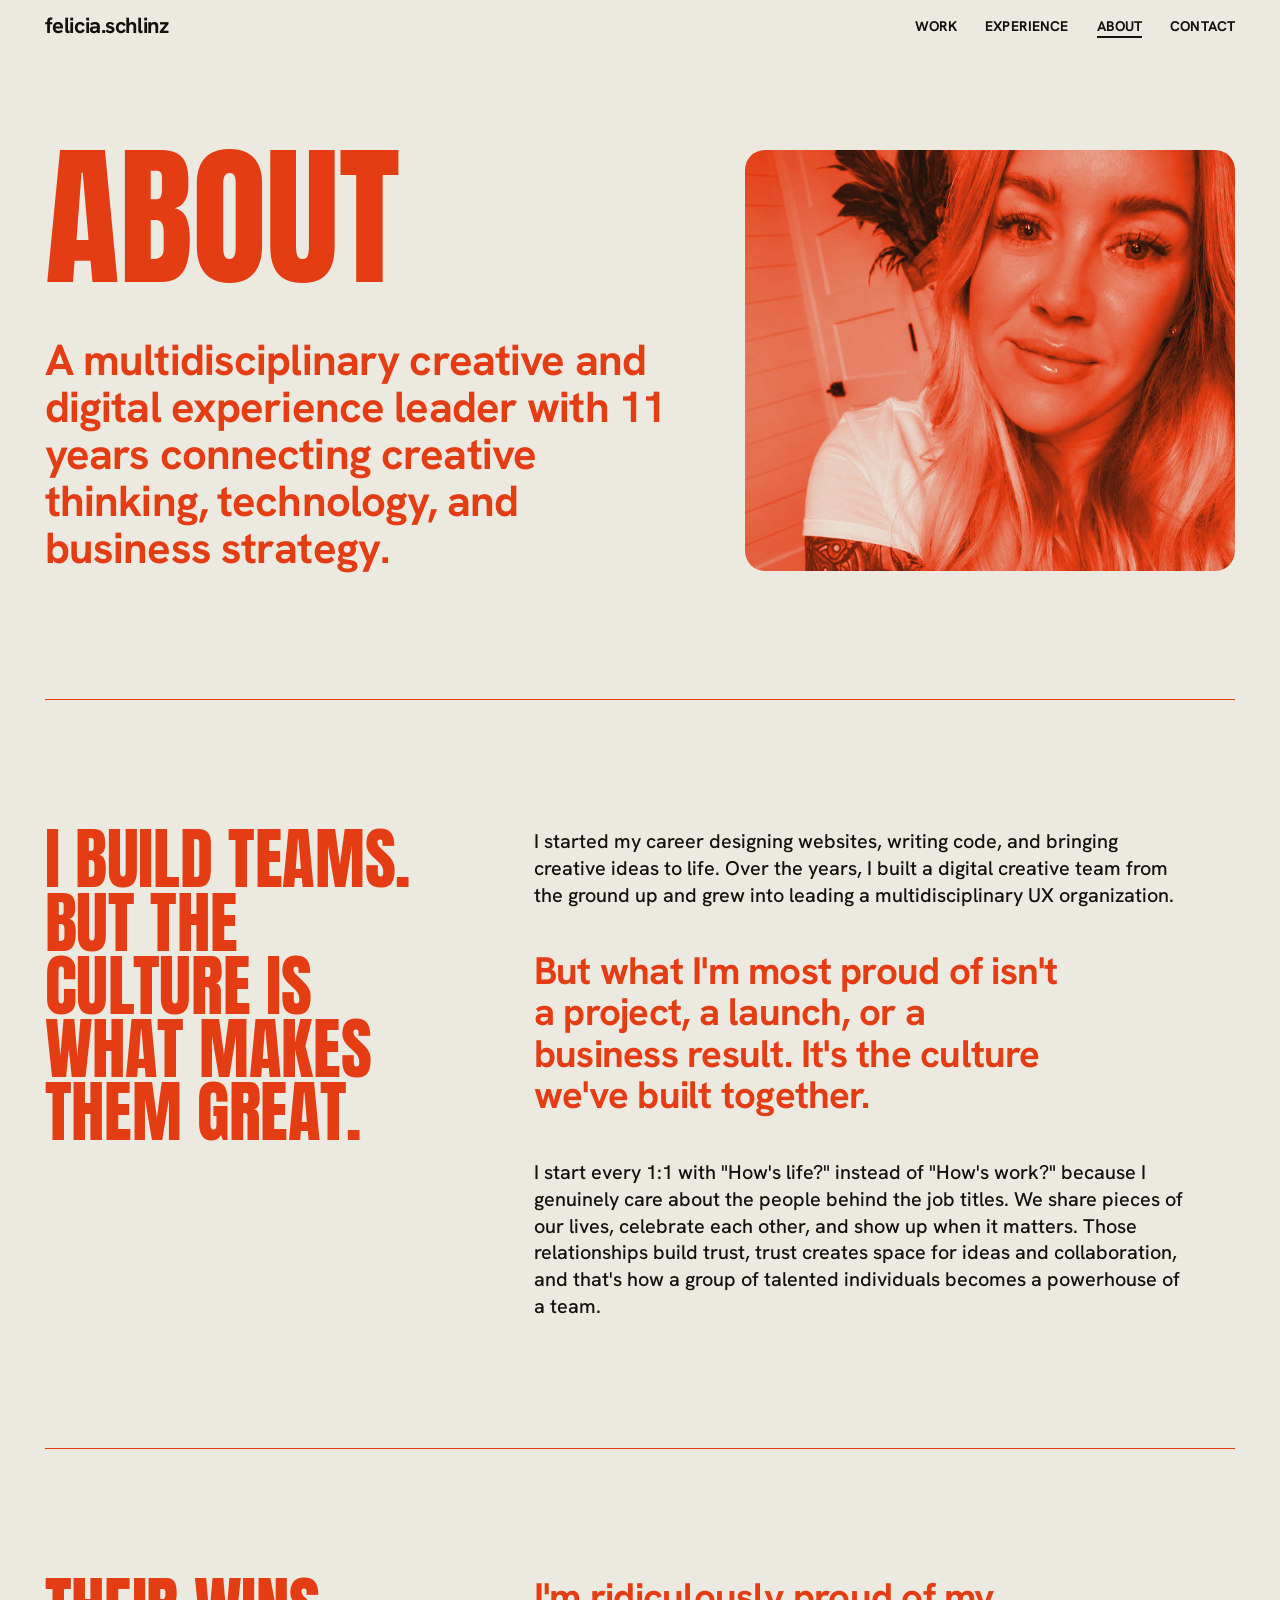
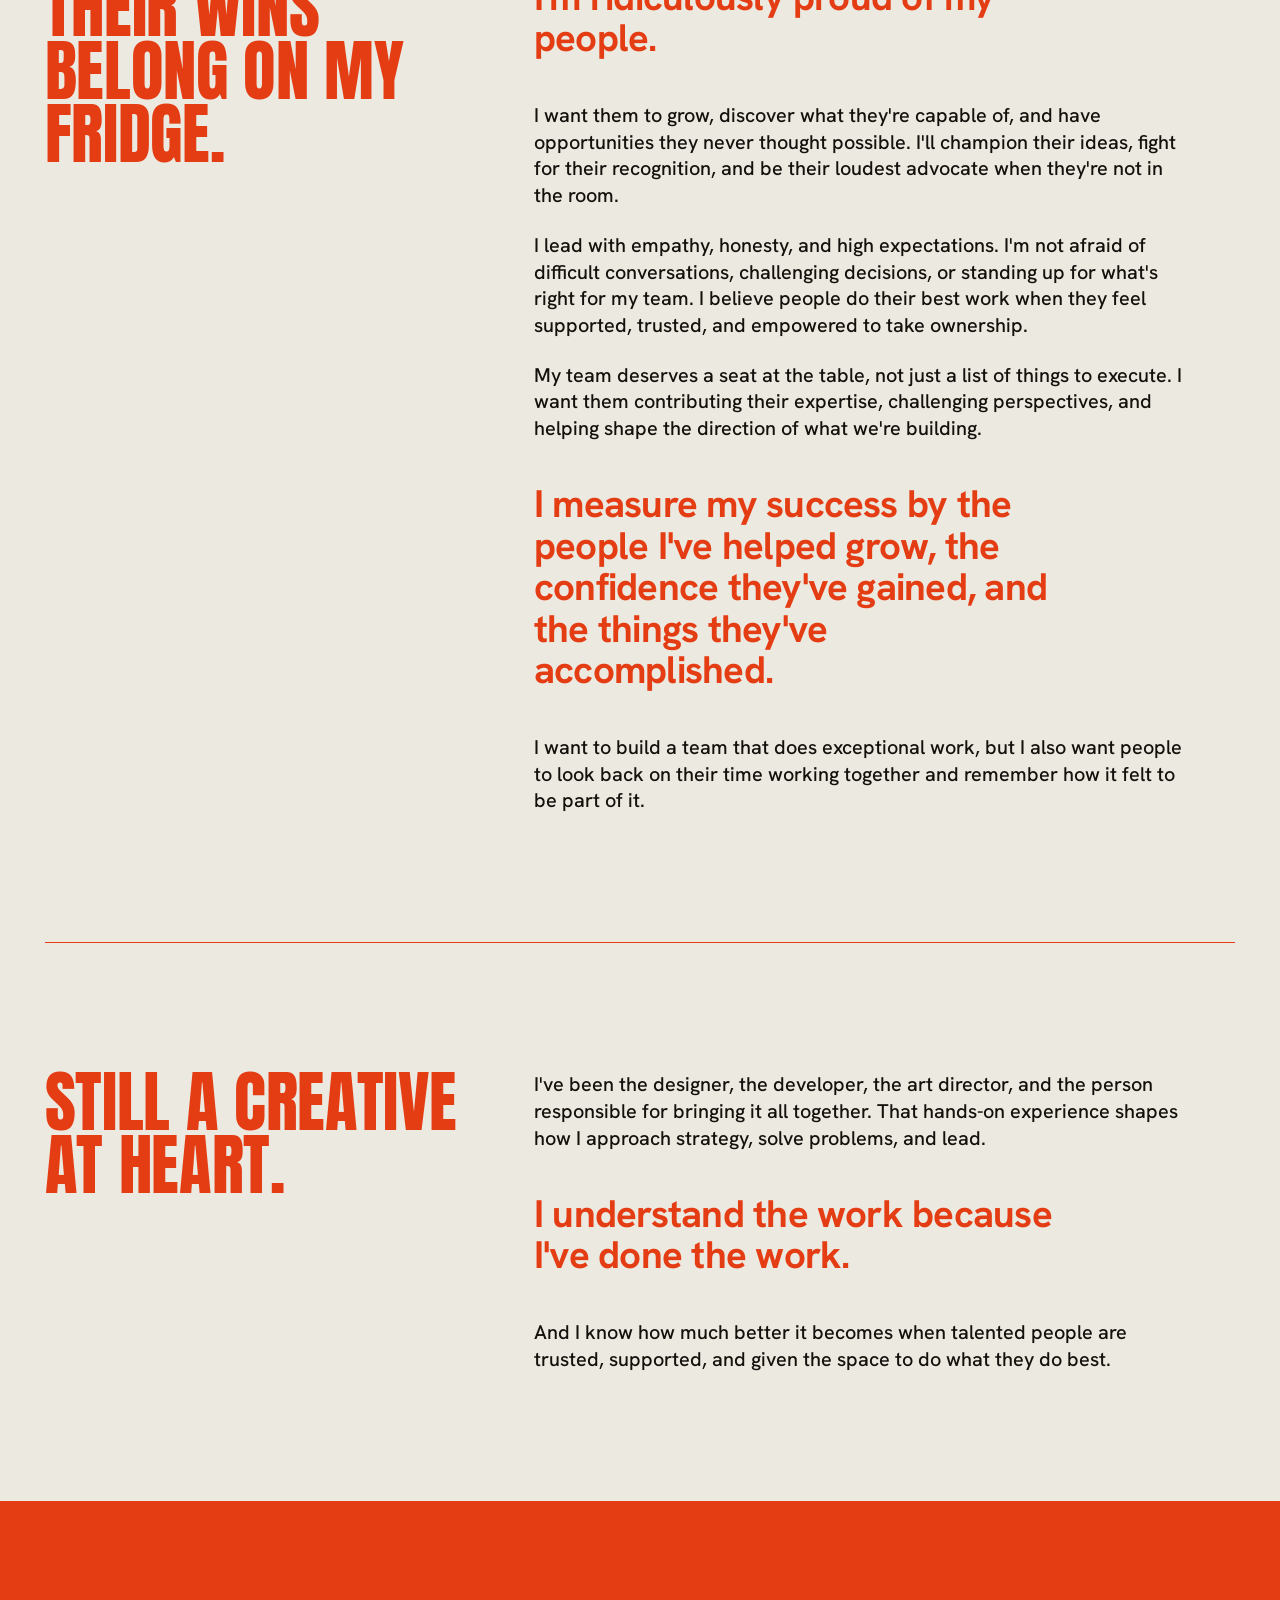
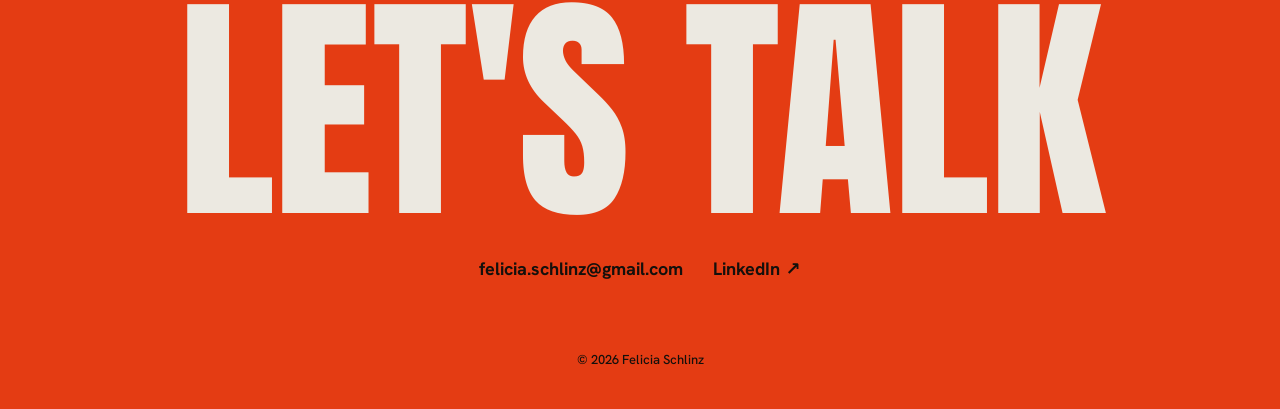
==== commit fee3dc56: "Update about.html" ====
--- a/about.html
+++ b/about.html
@@ -29,15 +29,6 @@
 @media(hover:hover){.photo:hover img.nat{opacity:1}}
 .photo[data-look="natural"] img{filter:saturate(.9) contrast(1.04) sepia(.12)}
 .photo[data-look="natural"] img.nat{display:none}
-.pw{position:relative;display:flex}
-.pw .photo{flex:1;min-width:0}
-.co{position:absolute;z-index:2;text-align:center;padding:14px 22px 14px;border-radius:18px;min-width:150px;box-shadow:0 10px 30px rgba(20,16,12,.12)}
-.co b{display:block;font-family:var(--display);font-weight:400;font-size:clamp(38px,4.4vw,60px);line-height:1;text-transform:uppercase;padding-bottom:10px;border-bottom:1.5px solid currentColor}
-.co span{display:block;margin-top:10px;font-size:14px;font-weight:700;line-height:1.25}
-.co1{top:-22px;left:-26px;background:var(--o);color:var(--ot)}
-.co2{top:42%;right:-26px;background:var(--card);color:var(--ot)}
-.co3{bottom:34px;left:-26px;background:var(--bg);color:var(--ot);border:1.5px solid var(--ot)}
-@media(max-width:800px){.co{padding:10px 16px;min-width:0;border-radius:14px}.co b{font-size:34px;padding-bottom:6px}.co span{font-size:12px;margin-top:6px}.co1{left:-8px;top:-14px}.co2{right:-8px}.co3{left:-8px;bottom:22px}}
 .photo.ph{display:flex;align-items:center;justify-content:center;background:var(--card);border:2px dashed var(--o)}
 .photo .hint{position:relative;margin:16px;padding:6px 12px;border-radius:99px;background:var(--bg);color:var(--ot);font-size:13px;font-weight:700;text-align:center}
 </style>
@@ -56,13 +47,7 @@
       <p class="statement">A multidisciplinary creative and digital experience leader with 11 years connecting creative thinking, technology, and business strategy.</p>
     </div>
     <!-- Photo: assets/Felicia.jpg. Look: duotone (default, full color on hover). To show it in natural color instead, change data-look="duotone" to data-look="natural". -->
-    <div class="pw">
-          <figure class="photo" data-look="duotone"><img src="assets/Felicia.jpg" alt="Portrait of Felicia Schlinz" width="1242" height="1242"><img class="nat" src="assets/Felicia.jpg" alt="" aria-hidden="true"></figure>
-      <!-- Callouts: edit the number and the label. Add or remove a <div class="co …"> to change how many show. -->
-      <div class="co co1" aria-hidden="false"><b>11+</b><span>Years designing &amp; building</span></div>
-      <div class="co co2"><b>8</b><span>Person team led</span></div>
-      <div class="co co3"><b>400+</b><span>Storefronts shaped</span></div>
-    </div>
+    <figure class="photo" data-look="duotone"><img src="assets/Felicia.jpg" alt="Portrait of Felicia Schlinz" width="1242" height="1242"><img class="nat" src="assets/Felicia.jpg" alt="" aria-hidden="true"></figure>
   </div>
 
   <div class="chap rv">
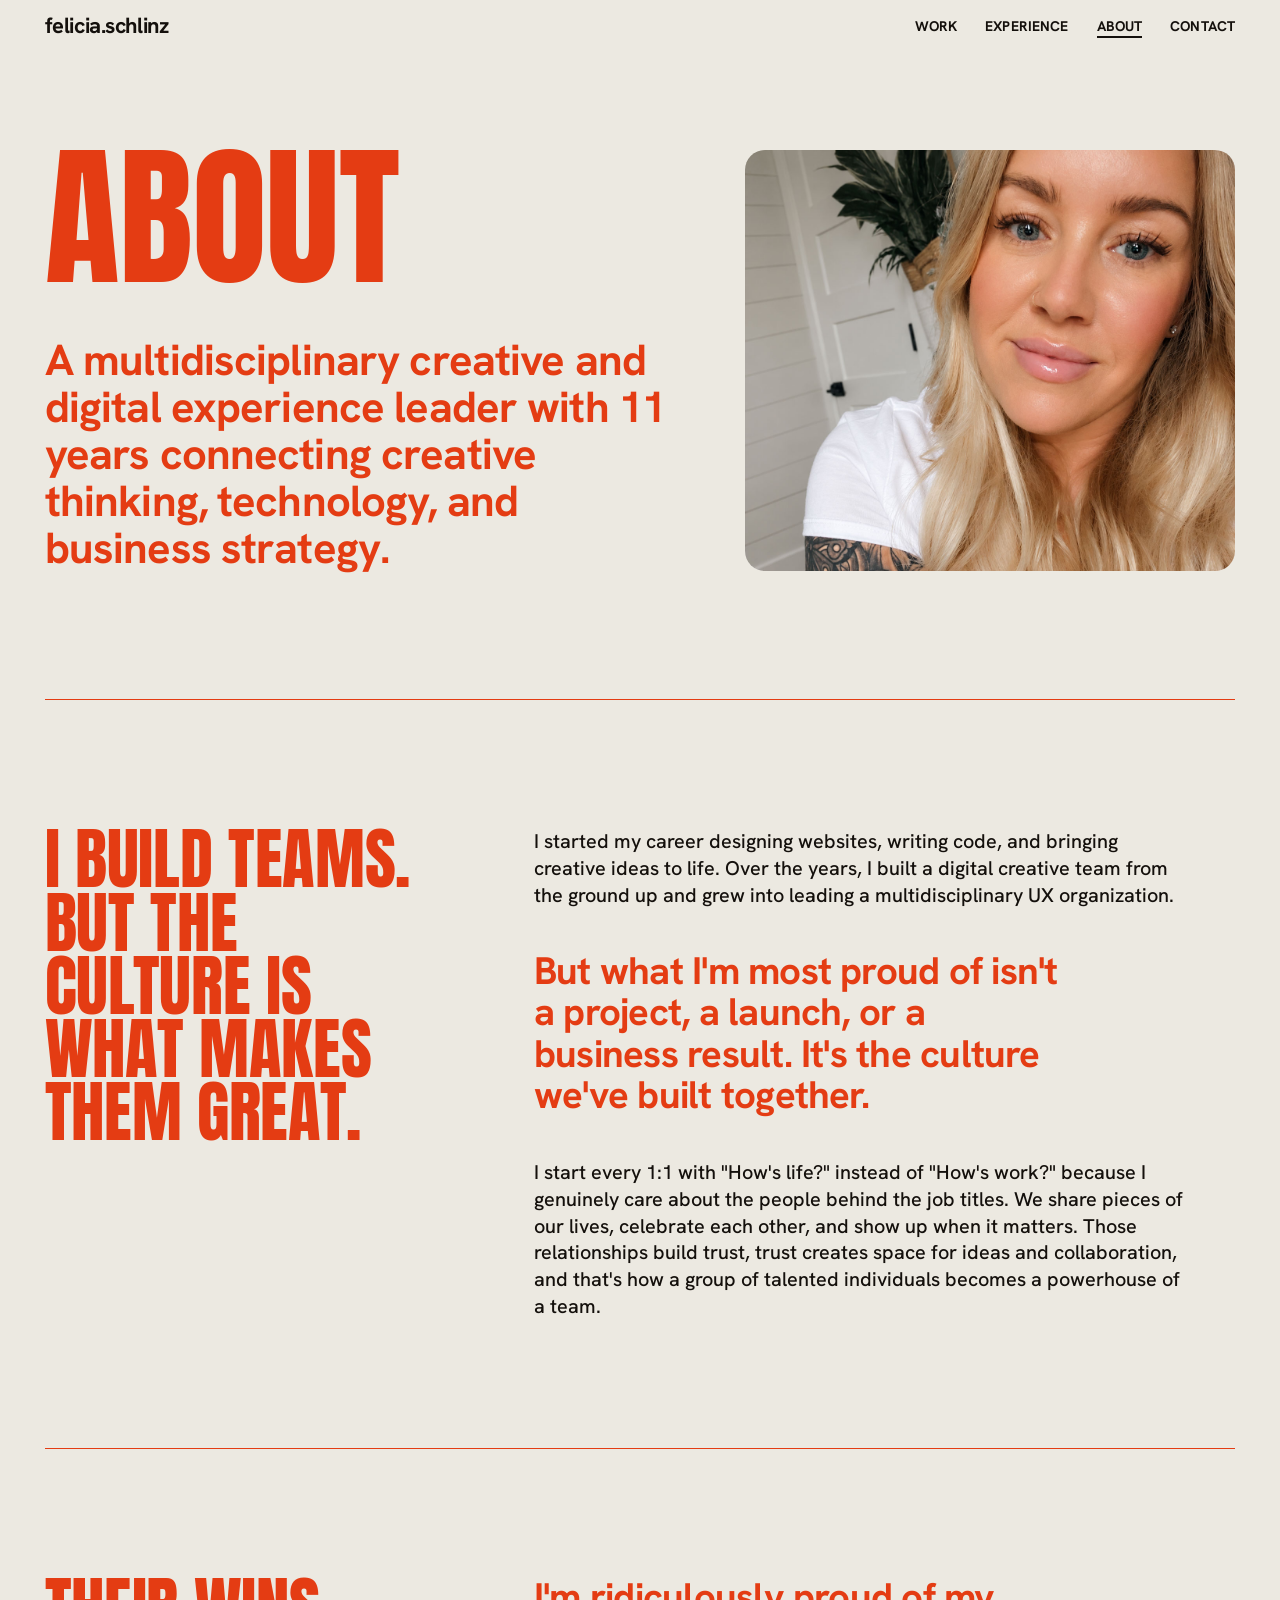
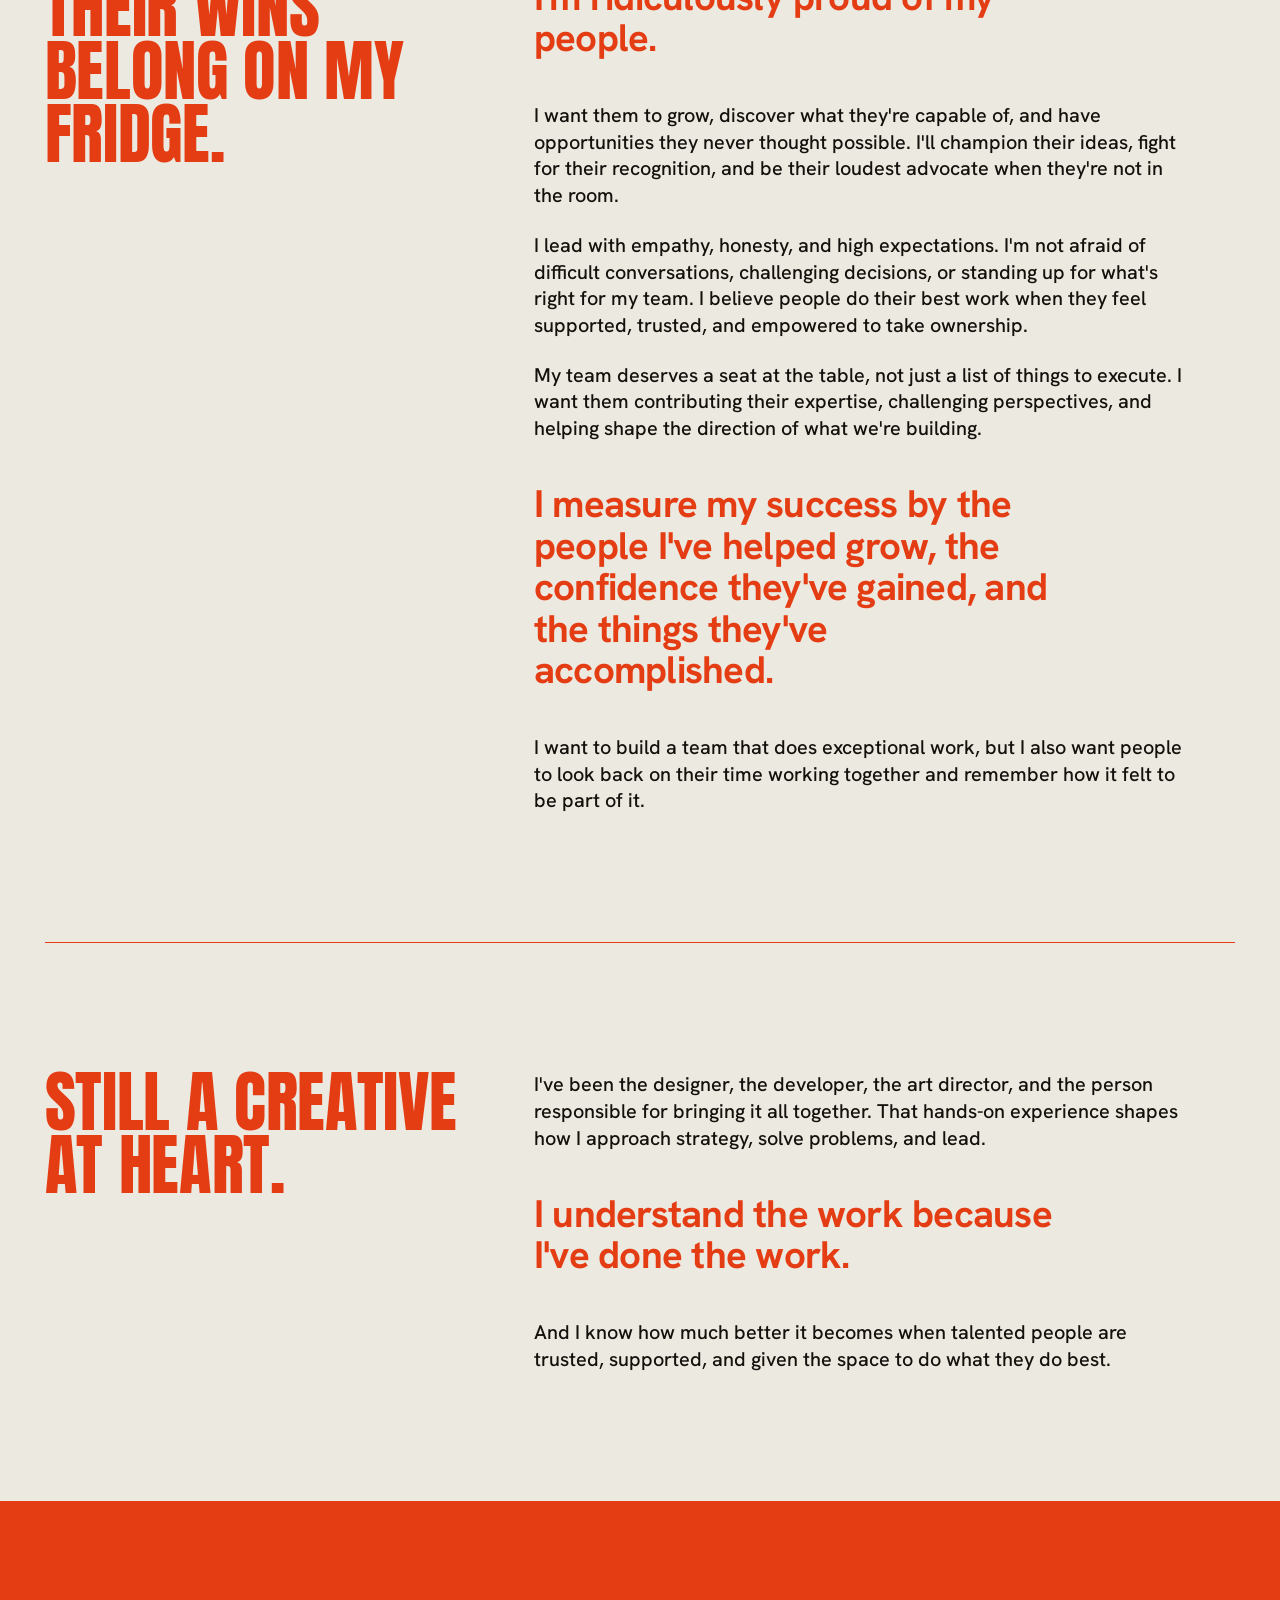
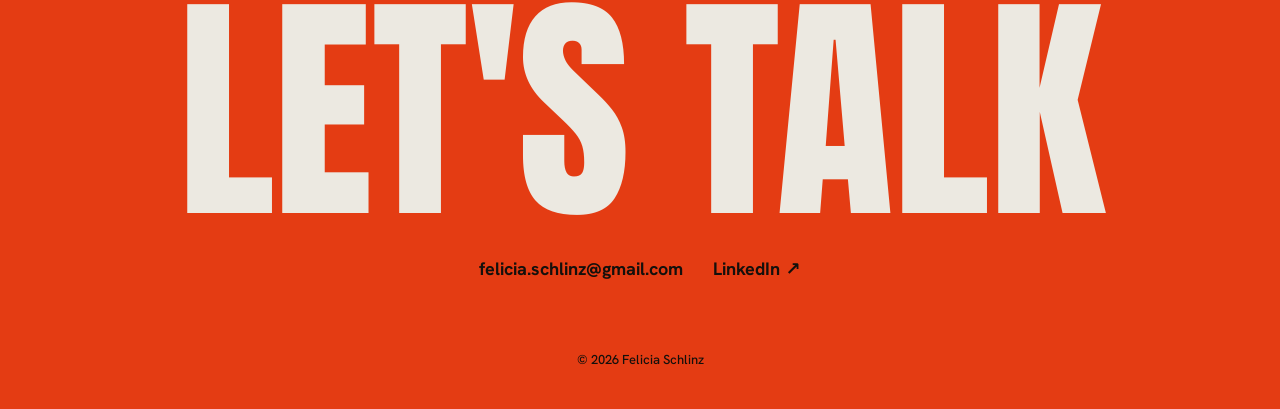
==== commit 5e03503e: "Update about.html" ====
--- a/about.html
+++ b/about.html
@@ -24,18 +24,13 @@
 .photo{margin:0;position:relative;overflow:hidden;border-radius:20px;min-height:360px}
 @media(max-width:800px){.photo{min-height:0;aspect-ratio:4/5}}
 .photo:not(.ph){background:var(--card)}
-.photo img{position:absolute;inset:0;display:block;width:100%;height:100%;object-fit:cover;object-position:70% 20%;filter:url(#duo)}
-.photo img.nat{filter:none;opacity:0;transition:opacity .5s}
-@media(hover:hover){.photo:hover img.nat{opacity:1}}
-.photo[data-look="natural"] img{filter:saturate(.9) contrast(1.04) sepia(.12)}
-.photo[data-look="natural"] img.nat{display:none}
+.photo img{position:absolute;inset:0;display:block;width:100%;height:100%;object-fit:cover;object-position:70% 20%}
 .photo.ph{display:flex;align-items:center;justify-content:center;background:var(--card);border:2px dashed var(--o)}
 .photo .hint{position:relative;margin:16px;padding:6px 12px;border-radius:99px;background:var(--bg);color:var(--ot);font-size:13px;font-weight:700;text-align:center}
 </style>
 </head>
 <body>
 <a class="skip" href="#top">Skip to content</a>
-<svg width="0" height="0" style="position:absolute" aria-hidden="true" focusable="false"><filter id="duo" color-interpolation-filters="sRGB"><feColorMatrix type="matrix" values="0.2126 0.7152 0.0722 0 0  0.2126 0.7152 0.0722 0 0  0.2126 0.7152 0.0722 0 0  0 0 0 1 0"/><feComponentTransfer><feFuncR type="table" tableValues="0.078 0.894 0.925"/><feFuncG type="table" tableValues="0.063 0.235 0.914"/><feFuncB type="table" tableValues="0.047 0.075 0.882"/></feComponentTransfer></filter></svg>
 <div id="site-nav"></div>
 <script src="nav.js"></script>
 
@@ -46,8 +41,8 @@
       <h1 class="page">About</h1>
       <p class="statement">A multidisciplinary creative and digital experience leader with 11 years connecting creative thinking, technology, and business strategy.</p>
     </div>
-    <!-- Photo: assets/Felicia.jpg. Look: duotone (default, full color on hover). To show it in natural color instead, change data-look="duotone" to data-look="natural". -->
-    <figure class="photo" data-look="duotone"><img src="assets/Felicia.jpg" alt="Portrait of Felicia Schlinz" width="1242" height="1242"><img class="nat" src="assets/Felicia.jpg" alt="" aria-hidden="true"></figure>
+    <!-- Photo: assets/Felicia.jpg (shown in its natural colors) -->
+    <figure class="photo"><img src="assets/Felicia.jpg" alt="Portrait of Felicia Schlinz" width="1242" height="1242"></figure>
   </div>
 
   <div class="chap rv">
